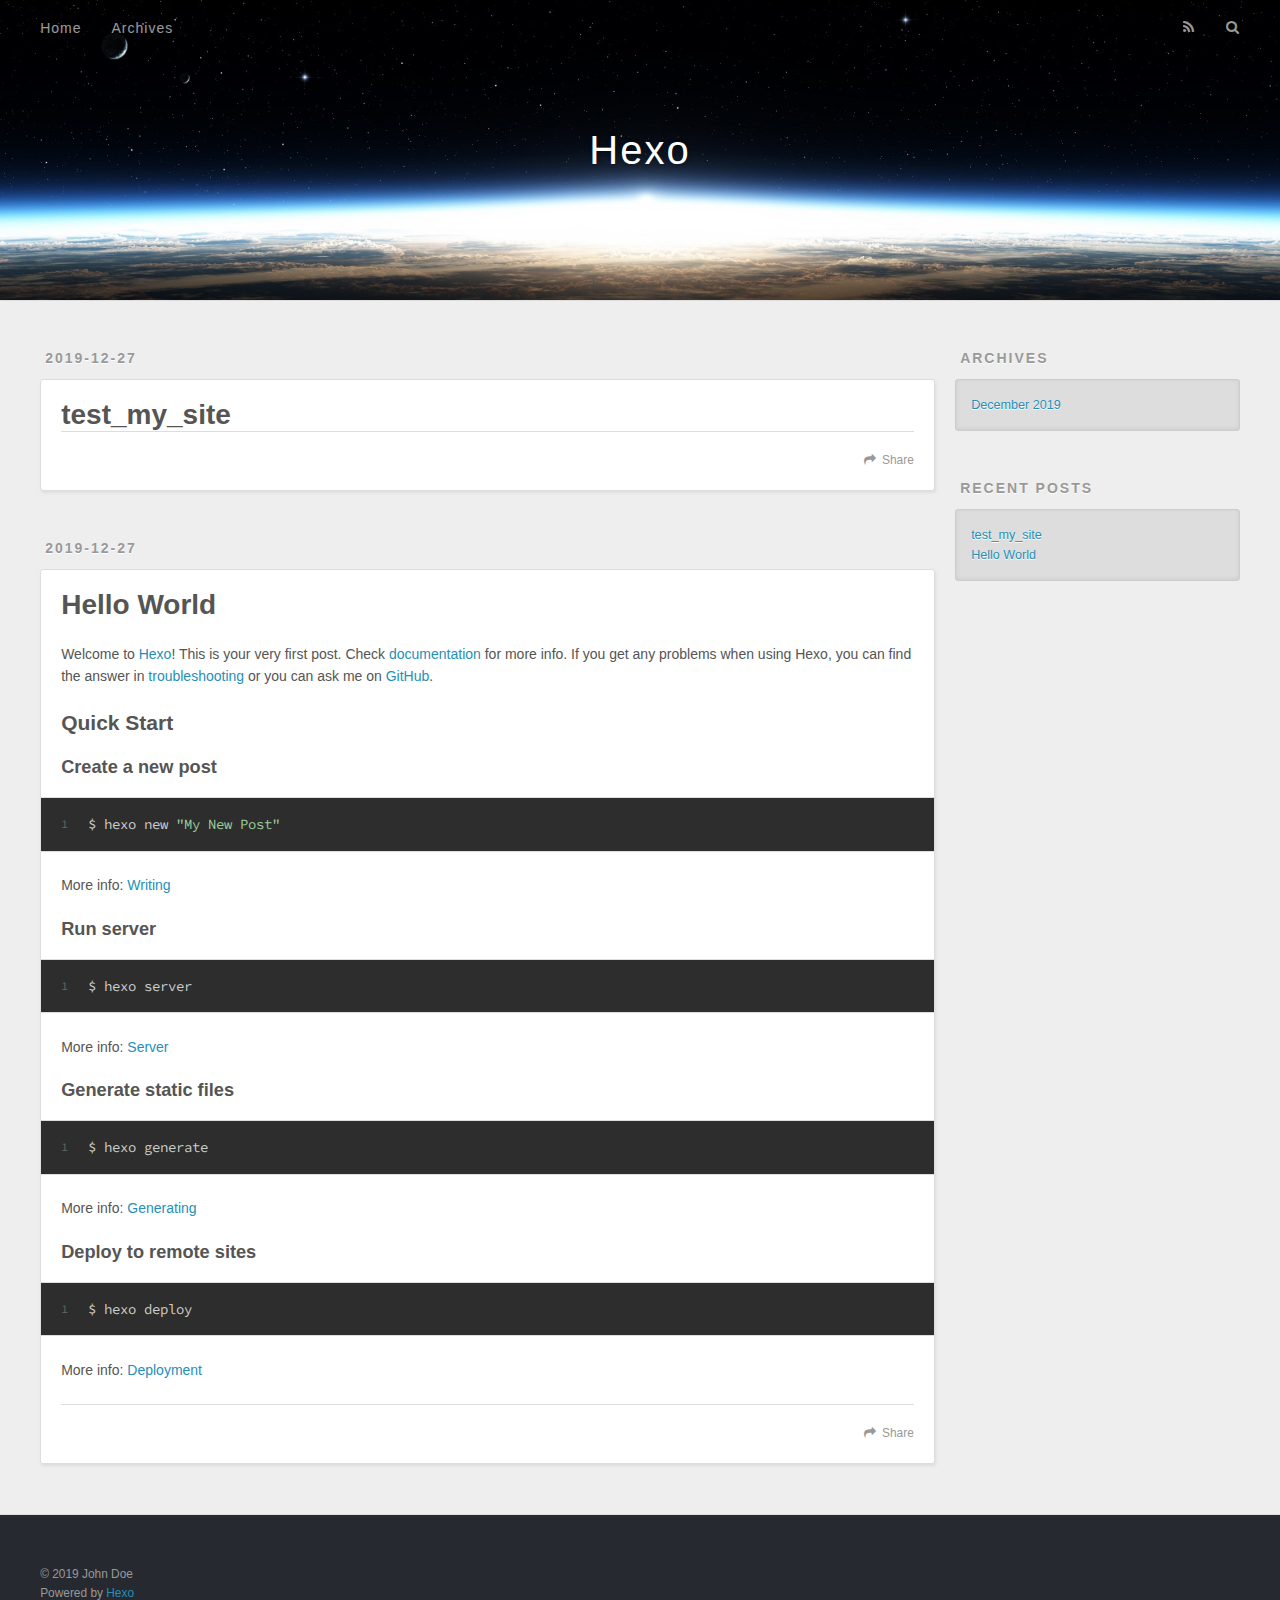
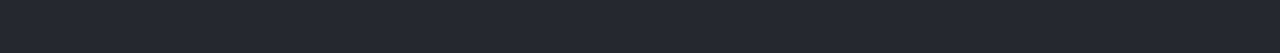
==== index.html @ c35078a8 "Site updated: 2019-12-27 12:17:45" ====
<!DOCTYPE html>
<html>
<head>
  <meta charset="utf-8">
  

  
  <title>Hexo</title>
  <meta name="viewport" content="width=device-width, initial-scale=1, maximum-scale=1">
  <meta property="og:type" content="website">
<meta property="og:title" content="Hexo">
<meta property="og:url" content="http://yoursite.com/index.html">
<meta property="og:site_name" content="Hexo">
<meta property="og:locale" content="en_US">
<meta property="article:author" content="John Doe">
<meta name="twitter:card" content="summary">
  
    <link rel="alternate" href="/atom.xml" title="Hexo" type="application/atom+xml">
  
  
    <link rel="icon" href="/favicon.png">
  
  
    <link href="//fonts.googleapis.com/css?family=Source+Code+Pro" rel="stylesheet" type="text/css">
  
  
<link rel="stylesheet" href="/css/style.css">

<meta name="generator" content="Hexo 4.2.0"></head>

<body>
  <div id="container">
    <div id="wrap">
      <header id="header">
  <div id="banner"></div>
  <div id="header-outer" class="outer">
    <div id="header-title" class="inner">
      <h1 id="logo-wrap">
        <a href="/" id="logo">Hexo</a>
      </h1>
      
    </div>
    <div id="header-inner" class="inner">
      <nav id="main-nav">
        <a id="main-nav-toggle" class="nav-icon"></a>
        
          <a class="main-nav-link" href="/">Home</a>
        
          <a class="main-nav-link" href="/archives">Archives</a>
        
      </nav>
      <nav id="sub-nav">
        
          <a id="nav-rss-link" class="nav-icon" href="/atom.xml" title="RSS Feed"></a>
        
        <a id="nav-search-btn" class="nav-icon" title="Search"></a>
      </nav>
      <div id="search-form-wrap">
        <form action="//google.com/search" method="get" accept-charset="UTF-8" class="search-form"><input type="search" name="q" class="search-form-input" placeholder="Search"><button type="submit" class="search-form-submit">&#xF002;</button><input type="hidden" name="sitesearch" value="http://yoursite.com"></form>
      </div>
    </div>
  </div>
</header>
      <div class="outer">
        <section id="main">
  
    <article id="post-test-my-site" class="article article-type-post" itemscope itemprop="blogPost">
  <div class="article-meta">
    <a href="/2019/12/27/test-my-site/" class="article-date">
  <time datetime="2019-12-27T04:13:21.000Z" itemprop="datePublished">2019-12-27</time>
</a>
    
  </div>
  <div class="article-inner">
    
    
      <header class="article-header">
        
  
    <h1 itemprop="name">
      <a class="article-title" href="/2019/12/27/test-my-site/">test_my_site</a>
    </h1>
  

      </header>
    
    <div class="article-entry" itemprop="articleBody">
      
        
      
    </div>
    <footer class="article-footer">
      <a data-url="http://yoursite.com/2019/12/27/test-my-site/" data-id="ck4nnak7x0001qoud08xa0ydi" class="article-share-link">Share</a>
      
      
    </footer>
  </div>
  
</article>


  
    <article id="post-hello-world" class="article article-type-post" itemscope itemprop="blogPost">
  <div class="article-meta">
    <a href="/2019/12/27/hello-world/" class="article-date">
  <time datetime="2019-12-27T04:04:22.221Z" itemprop="datePublished">2019-12-27</time>
</a>
    
  </div>
  <div class="article-inner">
    
    
      <header class="article-header">
        
  
    <h1 itemprop="name">
      <a class="article-title" href="/2019/12/27/hello-world/">Hello World</a>
    </h1>
  

      </header>
    
    <div class="article-entry" itemprop="articleBody">
      
        <p>Welcome to <a href="https://hexo.io/" target="_blank" rel="noopener">Hexo</a>! This is your very first post. Check <a href="https://hexo.io/docs/" target="_blank" rel="noopener">documentation</a> for more info. If you get any problems when using Hexo, you can find the answer in <a href="https://hexo.io/docs/troubleshooting.html" target="_blank" rel="noopener">troubleshooting</a> or you can ask me on <a href="https://github.com/hexojs/hexo/issues" target="_blank" rel="noopener">GitHub</a>.</p>
<h2 id="Quick-Start"><a href="#Quick-Start" class="headerlink" title="Quick Start"></a>Quick Start</h2><h3 id="Create-a-new-post"><a href="#Create-a-new-post" class="headerlink" title="Create a new post"></a>Create a new post</h3><figure class="highlight bash"><table><tr><td class="gutter"><pre><span class="line">1</span><br></pre></td><td class="code"><pre><span class="line">$ hexo new <span class="string">"My New Post"</span></span><br></pre></td></tr></table></figure>

<p>More info: <a href="https://hexo.io/docs/writing.html" target="_blank" rel="noopener">Writing</a></p>
<h3 id="Run-server"><a href="#Run-server" class="headerlink" title="Run server"></a>Run server</h3><figure class="highlight bash"><table><tr><td class="gutter"><pre><span class="line">1</span><br></pre></td><td class="code"><pre><span class="line">$ hexo server</span><br></pre></td></tr></table></figure>

<p>More info: <a href="https://hexo.io/docs/server.html" target="_blank" rel="noopener">Server</a></p>
<h3 id="Generate-static-files"><a href="#Generate-static-files" class="headerlink" title="Generate static files"></a>Generate static files</h3><figure class="highlight bash"><table><tr><td class="gutter"><pre><span class="line">1</span><br></pre></td><td class="code"><pre><span class="line">$ hexo generate</span><br></pre></td></tr></table></figure>

<p>More info: <a href="https://hexo.io/docs/generating.html" target="_blank" rel="noopener">Generating</a></p>
<h3 id="Deploy-to-remote-sites"><a href="#Deploy-to-remote-sites" class="headerlink" title="Deploy to remote sites"></a>Deploy to remote sites</h3><figure class="highlight bash"><table><tr><td class="gutter"><pre><span class="line">1</span><br></pre></td><td class="code"><pre><span class="line">$ hexo deploy</span><br></pre></td></tr></table></figure>

<p>More info: <a href="https://hexo.io/docs/one-command-deployment.html" target="_blank" rel="noopener">Deployment</a></p>

      
    </div>
    <footer class="article-footer">
      <a data-url="http://yoursite.com/2019/12/27/hello-world/" data-id="ck4nnak7n0000qoude3c92qc8" class="article-share-link">Share</a>
      
      
    </footer>
  </div>
  
</article>


  


</section>
        
          <aside id="sidebar">
  
    

  
    

  
    
  
    
  <div class="widget-wrap">
    <h3 class="widget-title">Archives</h3>
    <div class="widget">
      <ul class="archive-list"><li class="archive-list-item"><a class="archive-list-link" href="/archives/2019/12/">December 2019</a></li></ul>
    </div>
  </div>


  
    
  <div class="widget-wrap">
    <h3 class="widget-title">Recent Posts</h3>
    <div class="widget">
      <ul>
        
          <li>
            <a href="/2019/12/27/test-my-site/">test_my_site</a>
          </li>
        
          <li>
            <a href="/2019/12/27/hello-world/">Hello World</a>
          </li>
        
      </ul>
    </div>
  </div>

  
</aside>
        
      </div>
      <footer id="footer">
  
  <div class="outer">
    <div id="footer-info" class="inner">
      &copy; 2019 John Doe<br>
      Powered by <a href="http://hexo.io/" target="_blank">Hexo</a>
    </div>
  </div>
</footer>
    </div>
    <nav id="mobile-nav">
  
    <a href="/" class="mobile-nav-link">Home</a>
  
    <a href="/archives" class="mobile-nav-link">Archives</a>
  
</nav>
    

<script src="//ajax.googleapis.com/ajax/libs/jquery/2.0.3/jquery.min.js"></script>


  
<link rel="stylesheet" href="/fancybox/jquery.fancybox.css">

  
<script src="/fancybox/jquery.fancybox.pack.js"></script>




<script src="/js/script.js"></script>




  </div>
</body>
</html>
---- css/style.css ----
body {
  width: 100%;
}
body:before,
body:after {
  content: "";
  display: table;
}
body:after {
  clear: both;
}
html,
body,
div,
span,
applet,
object,
iframe,
h1,
h2,
h3,
h4,
h5,
h6,
p,
blockquote,
pre,
a,
abbr,
acronym,
address,
big,
cite,
code,
del,
dfn,
em,
img,
ins,
kbd,
q,
s,
samp,
small,
strike,
strong,
sub,
sup,
tt,
var,
dl,
dt,
dd,
ol,
ul,
li,
fieldset,
form,
label,
legend,
table,
caption,
tbody,
tfoot,
thead,
tr,
th,
td {
  margin: 0;
  padding: 0;
  border: 0;
  outline: 0;
  font-weight: inherit;
  font-style: inherit;
  font-family: inherit;
  font-size: 100%;
  vertical-align: baseline;
}
body {
  line-height: 1;
  color: #000;
  background: #fff;
}
ol,
ul {
  list-style: none;
}
table {
  border-collapse: separate;
  border-spacing: 0;
  vertical-align: middle;
}
caption,
th,
td {
  text-align: left;
  font-weight: normal;
  vertical-align: middle;
}
a img {
  border: none;
}
input,
button {
  margin: 0;
  padding: 0;
}
input::-moz-focus-inner,
button::-moz-focus-inner {
  border: 0;
  padding: 0;
}
@font-face {
  font-family: FontAwesome;
  font-style: normal;
  font-weight: normal;
  src: url("fonts/fontawesome-webfont.eot?v=#4.0.3");
  src: url("fonts/fontawesome-webfont.eot?#iefix&v=#4.0.3") format("embedded-opentype"), url("fonts/fontawesome-webfont.woff?v=#4.0.3") format("woff"), url("fonts/fontawesome-webfont.ttf?v=#4.0.3") format("truetype"), url("fonts/fontawesome-webfont.svg#fontawesomeregular?v=#4.0.3") format("svg");
}
html,
body,
#container {
  height: 100%;
}
body {
  background: #eee;
  font: 14px -apple-system, BlinkMacSystemFont, "Segoe UI", "Roboto", "Oxygen", "Ubuntu", "Cantarell", "Fira Sans", "Droid Sans", "Helvetica Neue", sans-serif;
  -webkit-text-size-adjust: 100%;
}
.outer {
  max-width: 1220px;
  margin: 0 auto;
  padding: 0 20px;
}
.outer:before,
.outer:after {
  content: "";
  display: table;
}
.outer:after {
  clear: both;
}
.inner {
  display: inline;
  float: left;
  width: 98.33333333333333%;
  margin: 0 0.833333333333333%;
}
.left,
.alignleft {
  float: left;
}
.right,
.alignright {
  float: right;
}
.clear {
  clear: both;
}
#container {
  position: relative;
}
.mobile-nav-on {
  overflow: hidden;
}
#wrap {
  height: 100%;
  width: 100%;
  position: absolute;
  top: 0;
  left: 0;
  -webkit-transition: 0.2s ease-out;
  -moz-transition: 0.2s ease-out;
  -ms-transition: 0.2s ease-out;
  transition: 0.2s ease-out;
  z-index: 1;
  background: #eee;
}
.mobile-nav-on #wrap {
  left: 280px;
}
@media screen and (min-width: 768px) {
  #main {
    display: inline;
    float: left;
    width: 73.33333333333333%;
    margin: 0 0.833333333333333%;
  }
}
.article-date,
.article-category-link,
.archive-year,
.widget-title {
  text-decoration: none;
  text-transform: uppercase;
  letter-spacing: 2px;
  color: #999;
  margin-bottom: 1em;
  margin-left: 5px;
  line-height: 1em;
  text-shadow: 0 1px #fff;
  font-weight: bold;
}
.article-inner,
.archive-article-inner {
  background: #fff;
  -webkit-box-shadow: 1px 2px 3px #ddd;
  box-shadow: 1px 2px 3px #ddd;
  border: 1px solid #ddd;
  border-radius: 3px;
}
.article-entry h1,
.widget h1 {
  font-size: 2em;
}
.article-entry h2,
.widget h2 {
  font-size: 1.5em;
}
.article-entry h3,
.widget h3 {
  font-size: 1.3em;
}
.article-entry h4,
.widget h4 {
  font-size: 1.2em;
}
.article-entry h5,
.widget h5 {
  font-size: 1em;
}
.article-entry h6,
.widget h6 {
  font-size: 1em;
  color: #999;
}
.article-entry hr,
.widget hr {
  border: 1px dashed #ddd;
}
.article-entry strong,
.widget strong {
  font-weight: bold;
}
.article-entry em,
.widget em,
.article-entry cite,
.widget cite {
  font-style: italic;
}
.article-entry sup,
.widget sup,
.article-entry sub,
.widget sub {
  font-size: 0.75em;
  line-height: 0;
  position: relative;
  vertical-align: baseline;
}
.article-entry sup,
.widget sup {
  top: -0.5em;
}
.article-entry sub,
.widget sub {
  bottom: -0.2em;
}
.article-entry small,
.widget small {
  font-size: 0.85em;
}
.article-entry acronym,
.widget acronym,
.article-entry abbr,
.widget abbr {
  border-bottom: 1px dotted;
}
.article-entry ul,
.widget ul,
.article-entry ol,
.widget ol,
.article-entry dl,
.widget dl {
  margin: 0 20px;
  line-height: 1.6em;
}
.article-entry ul ul,
.widget ul ul,
.article-entry ol ul,
.widget ol ul,
.article-entry ul ol,
.widget ul ol,
.article-entry ol ol,
.widget ol ol {
  margin-top: 0;
  margin-bottom: 0;
}
.article-entry ul,
.widget ul {
  list-style: disc;
}
.article-entry ol,
.widget ol {
  list-style: decimal;
}
.article-entry dt,
.widget dt {
  font-weight: bold;
}
#header {
  height: 300px;
  position: relative;
  border-bottom: 1px solid #ddd;
}
#header:before,
#header:after {
  content: "";
  position: absolute;
  left: 0;
  right: 0;
  height: 40px;
}
#header:before {
  top: 0;
  background: -webkit-linear-gradient(rgba(0,0,0,0.2), transparent);
  background: -moz-linear-gradient(rgba(0,0,0,0.2), transparent);
  background: -ms-linear-gradient(rgba(0,0,0,0.2), transparent);
  background: linear-gradient(rgba(0,0,0,0.2), transparent);
}
#header:after {
  bottom: 0;
  background: -webkit-linear-gradient(transparent, rgba(0,0,0,0.2));
  background: -moz-linear-gradient(transparent, rgba(0,0,0,0.2));
  background: -ms-linear-gradient(transparent, rgba(0,0,0,0.2));
  background: linear-gradient(transparent, rgba(0,0,0,0.2));
}
#header-outer {
  height: 100%;
  position: relative;
}
#header-inner {
  position: relative;
  overflow: hidden;
}
#banner {
  position: absolute;
  top: 0;
  left: 0;
  width: 100%;
  height: 100%;
  background: url("images/banner.jpg") center #000;
  -webkit-background-size: cover;
  -moz-background-size: cover;
  background-size: cover;
  z-index: -1;
}
#header-title {
  text-align: center;
  height: 40px;
  position: absolute;
  top: 50%;
  left: 0;
  margin-top: -20px;
}
#logo,
#subtitle {
  text-decoration: none;
  color: #fff;
  font-weight: 300;
  text-shadow: 0 1px 4px rgba(0,0,0,0.3);
}
#logo {
  font-size: 40px;
  line-height: 40px;
  letter-spacing: 2px;
}
#subtitle {
  font-size: 16px;
  line-height: 16px;
  letter-spacing: 1px;
}
#subtitle-wrap {
  margin-top: 16px;
}
#main-nav {
  float: left;
  margin-left: -15px;
}
.nav-icon,
.main-nav-link {
  float: left;
  color: #fff;
  opacity: 0.6;
  text-decoration: none;
  text-shadow: 0 1px rgba(0,0,0,0.2);
  -webkit-transition: opacity 0.2s;
  -moz-transition: opacity 0.2s;
  -ms-transition: opacity 0.2s;
  transition: opacity 0.2s;
  display: block;
  padding: 20px 15px;
}
.nav-icon:hover,
.main-nav-link:hover {
  opacity: 1;
}
.nav-icon {
  font-family: FontAwesome;
  text-align: center;
  font-size: 14px;
  width: 14px;
  height: 14px;
  padding: 20px 15px;
  position: relative;
  cursor: pointer;
}
.main-nav-link {
  font-weight: 300;
  letter-spacing: 1px;
}
@media screen and (max-width: 479px) {
  .main-nav-link {
    display: none;
  }
}
#main-nav-toggle {
  display: none;
}
#main-nav-toggle:before {
  content: "\f0c9";
}
@media screen and (max-width: 479px) {
  #main-nav-toggle {
    display: block;
  }
}
#sub-nav {
  float: right;
  margin-right: -15px;
}
#nav-rss-link:before {
  content: "\f09e";
}
#nav-search-btn:before {
  content: "\f002";
}
#search-form-wrap {
  position: absolute;
  top: 15px;
  width: 150px;
  height: 30px;
  right: -150px;
  opacity: 0;
  -webkit-transition: 0.2s ease-out;
  -moz-transition: 0.2s ease-out;
  -ms-transition: 0.2s ease-out;
  transition: 0.2s ease-out;
}
#search-form-wrap.on {
  opacity: 1;
  right: 0;
}
@media screen and (max-width: 479px) {
  #search-form-wrap {
    width: 100%;
    right: -100%;
  }
}
.search-form {
  position: absolute;
  top: 0;
  left: 0;
  right: 0;
  background: #fff;
  padding: 5px 15px;
  border-radius: 15px;
  -webkit-box-shadow: 0 0 10px rgba(0,0,0,0.3);
  box-shadow: 0 0 10px rgba(0,0,0,0.3);
}
.search-form-input {
  border: none;
  background: none;
  color: #555;
  width: 100%;
  font: 13px -apple-system, BlinkMacSystemFont, "Segoe UI", "Roboto", "Oxygen", "Ubuntu", "Cantarell", "Fira Sans", "Droid Sans", "Helvetica Neue", sans-serif;
  outline: none;
}
.search-form-input::-webkit-search-results-decoration,
.search-form-input::-webkit-search-cancel-button {
  -webkit-appearance: none;
}
.search-form-submit {
  position: absolute;
  top: 50%;
  right: 10px;
  margin-top: -7px;
  font: 13px FontAwesome;
  border: none;
  background: none;
  color: #bbb;
  cursor: pointer;
}
.search-form-submit:hover,
.search-form-submit:focus {
  color: #777;
}
.article {
  margin: 50px 0;
}
.article-inner {
  overflow: hidden;
}
.article-meta:before,
.article-meta:after {
  content: "";
  display: table;
}
.article-meta:after {
  clear: both;
}
.article-date {
  float: left;
}
.article-category {
  float: left;
  line-height: 1em;
  color: #ccc;
  text-shadow: 0 1px #fff;
  margin-left: 8px;
}
.article-category:before {
  content: "\2022";
}
.article-category-link {
  margin: 0 12px 1em;
}
.article-header {
  padding: 20px 20px 0;
}
.article-title {
  text-decoration: none;
  font-size: 2em;
  font-weight: bold;
  color: #555;
  line-height: 1.1em;
  -webkit-transition: color 0.2s;
  -moz-transition: color 0.2s;
  -ms-transition: color 0.2s;
  transition: color 0.2s;
}
a.article-title:hover {
  color: #258fb8;
}
.article-entry {
  color: #555;
  padding: 0 20px;
}
.article-entry:before,
.article-entry:after {
  content: "";
  display: table;
}
.article-entry:after {
  clear: both;
}
.article-entry p,
.article-entry table {
  line-height: 1.6em;
  margin: 1.6em 0;
}
.article-entry h1,
.article-entry h2,
.article-entry h3,
.article-entry h4,
.article-entry h5,
.article-entry h6 {
  font-weight: bold;
}
.article-entry h1,
.article-entry h2,
.article-entry h3,
.article-entry h4,
.article-entry h5,
.article-entry h6 {
  line-height: 1.1em;
  margin: 1.1em 0;
}
.article-entry a {
  color: #258fb8;
  text-decoration: none;
}
.article-entry a:hover {
  text-decoration: underline;
}
.article-entry ul,
.article-entry ol,
.article-entry dl {
  margin-top: 1.6em;
  margin-bottom: 1.6em;
}
.article-entry img,
.article-entry video {
  max-width: 100%;
  height: auto;
  display: block;
  margin: auto;
}
.article-entry iframe {
  border: none;
}
.article-entry table {
  width: 100%;
  border-collapse: collapse;
  border-spacing: 0;
}
.article-entry th {
  font-weight: bold;
  border-bottom: 3px solid #ddd;
  padding-bottom: 0.5em;
}
.article-entry td {
  border-bottom: 1px solid #ddd;
  padding: 10px 0;
}
.article-entry blockquote {
  font-family: Georgia, "Times New Roman", serif;
  font-size: 1.4em;
  margin: 1.6em 20px;
  text-align: center;
}
.article-entry blockquote footer {
  font-size: 14px;
  margin: 1.6em 0;
  font-family: -apple-system, BlinkMacSystemFont, "Segoe UI", "Roboto", "Oxygen", "Ubuntu", "Cantarell", "Fira Sans", "Droid Sans", "Helvetica Neue", sans-serif;
}
.article-entry blockquote footer cite:before {
  content: "—";
  padding: 0 0.5em;
}
.article-entry .pullquote {
  text-align: left;
  width: 45%;
  margin: 0;
}
.article-entry .pullquote.left {
  margin-left: 0.5em;
  margin-right: 1em;
}
.article-entry .pullquote.right {
  margin-right: 0.5em;
  margin-left: 1em;
}
.article-entry .caption {
  color: #999;
  display: block;
  font-size: 0.9em;
  margin-top: 0.5em;
  position: relative;
  text-align: center;
}
.article-entry .video-container {
  position: relative;
  padding-top: 56.25%;
  height: 0;
  overflow: hidden;
}
.article-entry .video-container iframe,
.article-entry .video-container object,
.article-entry .video-container embed {
  position: absolute;
  top: 0;
  left: 0;
  width: 100%;
  height: 100%;
  margin-top: 0;
}
.article-more-link a {
  display: inline-block;
  line-height: 1em;
  padding: 6px 15px;
  border-radius: 15px;
  background: #eee;
  color: #999;
  text-shadow: 0 1px #fff;
  text-decoration: none;
}
.article-more-link a:hover {
  background: #258fb8;
  color: #fff;
  text-decoration: none;
  text-shadow: 0 1px #1e7293;
}
.article-footer {
  font-size: 0.85em;
  line-height: 1.6em;
  border-top: 1px solid #ddd;
  padding-top: 1.6em;
  margin: 0 20px 20px;
}
.article-footer:before,
.article-footer:after {
  content: "";
  display: table;
}
.article-footer:after {
  clear: both;
}
.article-footer a {
  color: #999;
  text-decoration: none;
}
.article-footer a:hover {
  color: #555;
}
.article-tag-list-item {
  float: left;
  margin-right: 10px;
}
.article-tag-list-link:before {
  content: "#";
}
.article-comment-link {
  float: right;
}
.article-comment-link:before {
  content: "\f075";
  font-family: FontAwesome;
  padding-right: 8px;
}
.article-share-link {
  cursor: pointer;
  float: right;
  margin-left: 20px;
}
.article-share-link:before {
  content: "\f064";
  font-family: FontAwesome;
  padding-right: 6px;
}
#article-nav {
  position: relative;
}
#article-nav:before,
#article-nav:after {
  content: "";
  display: table;
}
#article-nav:after {
  clear: both;
}
@media screen and (min-width: 768px) {
  #article-nav {
    margin: 50px 0;
  }
  #article-nav:before {
    width: 8px;
    height: 8px;
    position: absolute;
    top: 50%;
    left: 50%;
    margin-top: -4px;
    margin-left: -4px;
    content: "";
    border-radius: 50%;
    background: #ddd;
    -webkit-box-shadow: 0 1px 2px #fff;
    box-shadow: 0 1px 2px #fff;
  }
}
.article-nav-link-wrap {
  text-decoration: none;
  text-shadow: 0 1px #fff;
  color: #999;
  -webkit-box-sizing: border-box;
  -moz-box-sizing: border-box;
  box-sizing: border-box;
  margin-top: 50px;
  text-align: center;
  display: block;
}
.article-nav-link-wrap:hover {
  color: #555;
}
@media screen and (min-width: 768px) {
  .article-nav-link-wrap {
    width: 50%;
    margin-top: 0;
  }
}
@media screen and (min-width: 768px) {
  #article-nav-newer {
    float: left;
    text-align: right;
    padding-right: 20px;
  }
}
@media screen and (min-width: 768px) {
  #article-nav-older {
    float: right;
    text-align: left;
    padding-left: 20px;
  }
}
.article-nav-caption {
  text-transform: uppercase;
  letter-spacing: 2px;
  color: #ddd;
  line-height: 1em;
  font-weight: bold;
}
#article-nav-newer .article-nav-caption {
  margin-right: -2px;
}
.article-nav-title {
  font-size: 0.85em;
  line-height: 1.6em;
  margin-top: 0.5em;
}
.article-share-box {
  position: absolute;
  display: none;
  background: #fff;
  -webkit-box-shadow: 1px 2px 10px rgba(0,0,0,0.2);
  box-shadow: 1px 2px 10px rgba(0,0,0,0.2);
  border-radius: 3px;
  margin-left: -145px;
  overflow: hidden;
  z-index: 1;
}
.article-share-box.on {
  display: block;
}
.article-share-input {
  width: 100%;
  background: none;
  -webkit-box-sizing: border-box;
  -moz-box-sizing: border-box;
  box-sizing: border-box;
  font: 14px -apple-system, BlinkMacSystemFont, "Segoe UI", "Roboto", "Oxygen", "Ubuntu", "Cantarell", "Fira Sans", "Droid Sans", "Helvetica Neue", sans-serif;
  padding: 0 15px;
  color: #555;
  outline: none;
  border: 1px solid #ddd;
  border-radius: 3px 3px 0 0;
  height: 36px;
  line-height: 36px;
}
.article-share-links {
  background: #eee;
}
.article-share-links:before,
.article-share-links:after {
  content: "";
  display: table;
}
.article-share-links:after {
  clear: both;
}
.article-share-twitter,
.article-share-facebook,
.article-share-pinterest,
.article-share-google {
  width: 50px;
  height: 36px;
  display: block;
  float: left;
  position: relative;
  color: #999;
  text-shadow: 0 1px #fff;
}
.article-share-twitter:before,
.article-share-facebook:before,
.article-share-pinterest:before,
.article-share-google:before {
  font-size: 20px;
  font-family: FontAwesome;
  width: 20px;
  height: 20px;
  position: absolute;
  top: 50%;
  left: 50%;
  margin-top: -10px;
  margin-left: -10px;
  text-align: center;
}
.article-share-twitter:hover,
.article-share-facebook:hover,
.article-share-pinterest:hover,
.article-share-google:hover {
  color: #fff;
}
.article-share-twitter:before {
  content: "\f099";
}
.article-share-twitter:hover {
  background: #00aced;
  text-shadow: 0 1px #008abe;
}
.article-share-facebook:before {
  content: "\f09a";
}
.article-share-facebook:hover {
  background: #3b5998;
  text-shadow: 0 1px #2f477a;
}
.article-share-pinterest:before {
  content: "\f0d2";
}
.article-share-pinterest:hover {
  background: #cb2027;
  text-shadow: 0 1px #a21a1f;
}
.article-share-google:before {
  content: "\f0d5";
}
.article-share-google:hover {
  background: #dd4b39;
  text-shadow: 0 1px #be3221;
}
.article-gallery {
  background: #000;
  position: relative;
}
.article-gallery-photos {
  position: relative;
  overflow: hidden;
}
.article-gallery-img {
  display: none;
  max-width: 100%;
}
.article-gallery-img:first-child {
  display: block;
}
.article-gallery-img.loaded {
  position: absolute;
  display: block;
}
.article-gallery-img img {
  display: block;
  max-width: 100%;
  margin: 0 auto;
}
#comments {
  background: #fff;
  -webkit-box-shadow: 1px 2px 3px #ddd;
  box-shadow: 1px 2px 3px #ddd;
  padding: 20px;
  border: 1px solid #ddd;
  border-radius: 3px;
  margin: 50px 0;
}
#comments a {
  color: #258fb8;
}
.archives-wrap {
  margin: 50px 0;
}
.archives:before,
.archives:after {
  content: "";
  display: table;
}
.archives:after {
  clear: both;
}
.archive-year-wrap {
  margin-bottom: 1em;
}
.archives {
  -webkit-column-gap: 10px;
  -moz-column-gap: 10px;
  column-gap: 10px;
}
@media screen and (min-width: 480px) and (max-width: 767px) {
  .archives {
    -webkit-column-count: 2;
    -moz-column-count: 2;
    column-count: 2;
  }
}
@media screen and (min-width: 768px) {
  .archives {
    -webkit-column-count: 3;
    -moz-column-count: 3;
    column-count: 3;
  }
}
.archive-article {
  -webkit-column-break-inside: avoid;
  page-break-inside: avoid;
  overflow: hidden;
  break-inside: avoid-column;
}
.archive-article-inner {
  padding: 10px;
  margin-bottom: 15px;
}
.archive-article-title {
  text-decoration: none;
  font-weight: bold;
  color: #555;
  -webkit-transition: color 0.2s;
  -moz-transition: color 0.2s;
  -ms-transition: color 0.2s;
  transition: color 0.2s;
  line-height: 1.6em;
}
.archive-article-title:hover {
  color: #258fb8;
}
.archive-article-footer {
  margin-top: 1em;
}
.archive-article-date {
  color: #999;
  text-decoration: none;
  font-size: 0.85em;
  line-height: 1em;
  margin-bottom: 0.5em;
  display: block;
}
#page-nav {
  margin: 50px auto;
  background: #fff;
  -webkit-box-shadow: 1px 2px 3px #ddd;
  box-shadow: 1px 2px 3px #ddd;
  border: 1px solid #ddd;
  border-radius: 3px;
  text-align: center;
  color: #999;
  overflow: hidden;
}
#page-nav:before,
#page-nav:after {
  content: "";
  display: table;
}
#page-nav:after {
  clear: both;
}
#page-nav a,
#page-nav span {
  padding: 10px 20px;
  line-height: 1;
  height: 2ex;
}
#page-nav a {
  color: #999;
  text-decoration: none;
}
#page-nav a:hover {
  background: #999;
  color: #fff;
}
#page-nav .prev {
  float: left;
}
#page-nav .next {
  float: right;
}
#page-nav .page-number {
  display: inline-block;
}
@media screen and (max-width: 479px) {
  #page-nav .page-number {
    display: none;
  }
}
#page-nav .current {
  color: #555;
  font-weight: bold;
}
#page-nav .space {
  color: #ddd;
}
#footer {
  background: #262a30;
  padding: 50px 0;
  border-top: 1px solid #ddd;
  color: #999;
}
#footer a {
  color: #258fb8;
  text-decoration: none;
}
#footer a:hover {
  text-decoration: underline;
}
#footer-info {
  line-height: 1.6em;
  font-size: 0.85em;
}
.article-entry pre,
.article-entry .highlight {
  background: #2d2d2d;
  margin: 0 -20px;
  padding: 15px 20px;
  border-style: solid;
  border-color: #ddd;
  border-width: 1px 0;
  overflow: auto;
  color: #ccc;
  line-height: 22.400000000000002px;
}
.article-entry .highlight .gutter pre,
.article-entry .gist .gist-file .gist-data .line-numbers {
  color: #666;
  font-size: 0.85em;
}
.article-entry pre,
.article-entry code {
  font-family: "Source Code Pro", Consolas, Monaco, Menlo, Consolas, monospace;
}
.article-entry code {
  background: #eee;
  text-shadow: 0 1px #fff;
  padding: 0 0.3em;
}
.article-entry pre code {
  background: none;
  text-shadow: none;
  padding: 0;
}
.article-entry .highlight pre {
  border: none;
  margin: 0;
  padding: 0;
}
.article-entry .highlight table {
  margin: 0;
  width: auto;
}
.article-entry .highlight td {
  border: none;
  padding: 0;
}
.article-entry .highlight figcaption {
  font-size: 0.85em;
  color: #999;
  line-height: 1em;
  margin-bottom: 1em;
}
.article-entry .highlight figcaption:before,
.article-entry .highlight figcaption:after {
  content: "";
  display: table;
}
.article-entry .highlight figcaption:after {
  clear: both;
}
.article-entry .highlight figcaption a {
  float: right;
}
.article-entry .highlight .gutter pre {
  text-align: right;
  padding-right: 20px;
}
.article-entry .highlight .line {
  height: 22.400000000000002px;
}
.article-entry .highlight .line.marked {
  background: #515151;
}
.article-entry .gist {
  margin: 0 -20px;
  border-style: solid;
  border-color: #ddd;
  border-width: 1px 0;
  background: #2d2d2d;
  padding: 15px 20px 15px 0;
}
.article-entry .gist .gist-file {
  border: none;
  font-family: "Source Code Pro", Consolas, Monaco, Menlo, Consolas, monospace;
  margin: 0;
}
.article-entry .gist .gist-file .gist-data {
  background: none;
  border: none;
}
.article-entry .gist .gist-file .gist-data .line-numbers {
  background: none;
  border: none;
  padding: 0 20px 0 0;
}
.article-entry .gist .gist-file .gist-data .line-data {
  padding: 0 !important;
}
.article-entry .gist .gist-file .highlight {
  margin: 0;
  padding: 0;
  border: none;
}
.article-entry .gist .gist-file .gist-meta {
  background: #2d2d2d;
  color: #999;
  font: 0.85em -apple-system, BlinkMacSystemFont, "Segoe UI", "Roboto", "Oxygen", "Ubuntu", "Cantarell", "Fira Sans", "Droid Sans", "Helvetica Neue", sans-serif;
  text-shadow: 0 0;
  padding: 0;
  margin-top: 1em;
  margin-left: 20px;
}
.article-entry .gist .gist-file .gist-meta a {
  color: #258fb8;
  font-weight: normal;
}
.article-entry .gist .gist-file .gist-meta a:hover {
  text-decoration: underline;
}
pre .comment,
pre .title {
  color: #999;
}
pre .variable,
pre .attribute,
pre .tag,
pre .regexp,
pre .ruby .constant,
pre .xml .tag .title,
pre .xml .pi,
pre .xml .doctype,
pre .html .doctype,
pre .css .id,
pre .css .class,
pre .css .pseudo {
  color: #f2777a;
}
pre .number,
pre .preprocessor,
pre .built_in,
pre .literal,
pre .params,
pre .constant {
  color: #f99157;
}
pre .class,
pre .ruby .class .title,
pre .css .rules .attribute {
  color: #9c9;
}
pre .string,
pre .value,
pre .inheritance,
pre .header,
pre .ruby .symbol,
pre .xml .cdata {
  color: #9c9;
}
pre .css .hexcolor {
  color: #6cc;
}
pre .function,
pre .python .decorator,
pre .python .title,
pre .ruby .function .title,
pre .ruby .title .keyword,
pre .perl .sub,
pre .javascript .title,
pre .coffeescript .title {
  color: #69c;
}
pre .keyword,
pre .javascript .function {
  color: #c9c;
}
@media screen and (max-width: 479px) {
  #mobile-nav {
    position: absolute;
    top: 0;
    left: 0;
    width: 280px;
    height: 100%;
    background: #191919;
    border-right: 1px solid #fff;
  }
}
@media screen and (max-width: 479px) {
  .mobile-nav-link {
    display: block;
    color: #999;
    text-decoration: none;
    padding: 15px 20px;
    font-weight: bold;
  }
  .mobile-nav-link:hover {
    color: #fff;
  }
}
@media screen and (min-width: 768px) {
  #sidebar {
    display: inline;
    float: left;
    width: 23.333333333333332%;
    margin: 0 0.833333333333333%;
  }
}
.widget-wrap {
  margin: 50px 0;
}
.widget {
  color: #777;
  text-shadow: 0 1px #fff;
  background: #ddd;
  -webkit-box-shadow: 0 -1px 4px #ccc inset;
  box-shadow: 0 -1px 4px #ccc inset;
  border: 1px solid #ccc;
  padding: 15px;
  border-radius: 3px;
}
.widget a {
  color: #258fb8;
  text-decoration: none;
}
.widget a:hover {
  text-decoration: underline;
}
.widget ul ul,
.widget ol ul,
.widget dl ul,
.widget ul ol,
.widget ol ol,
.widget dl ol,
.widget ul dl,
.widget ol dl,
.widget dl dl {
  margin-left: 15px;
  list-style: disc;
}
.widget {
  line-height: 1.6em;
  word-wrap: break-word;
  font-size: 0.9em;
}
.widget ul,
.widget ol {
  list-style: none;
  margin: 0;
}
.widget ul ul,
.widget ol ul,
.widget ul ol,
.widget ol ol {
  margin: 0 20px;
}
.widget ul ul,
.widget ol ul {
  list-style: disc;
}
.widget ul ol,
.widget ol ol {
  list-style: decimal;
}
.category-list-count,
.tag-list-count,
.archive-list-count {
  padding-left: 5px;
  color: #999;
  font-size: 0.85em;
}
.category-list-count:before,
.tag-list-count:before,
.archive-list-count:before {
  content: "(";
}
.category-list-count:after,
.tag-list-count:after,
.archive-list-count:after {
  content: ")";
}
.tagcloud a {
  margin-right: 5px;
  display: inline-block;
}
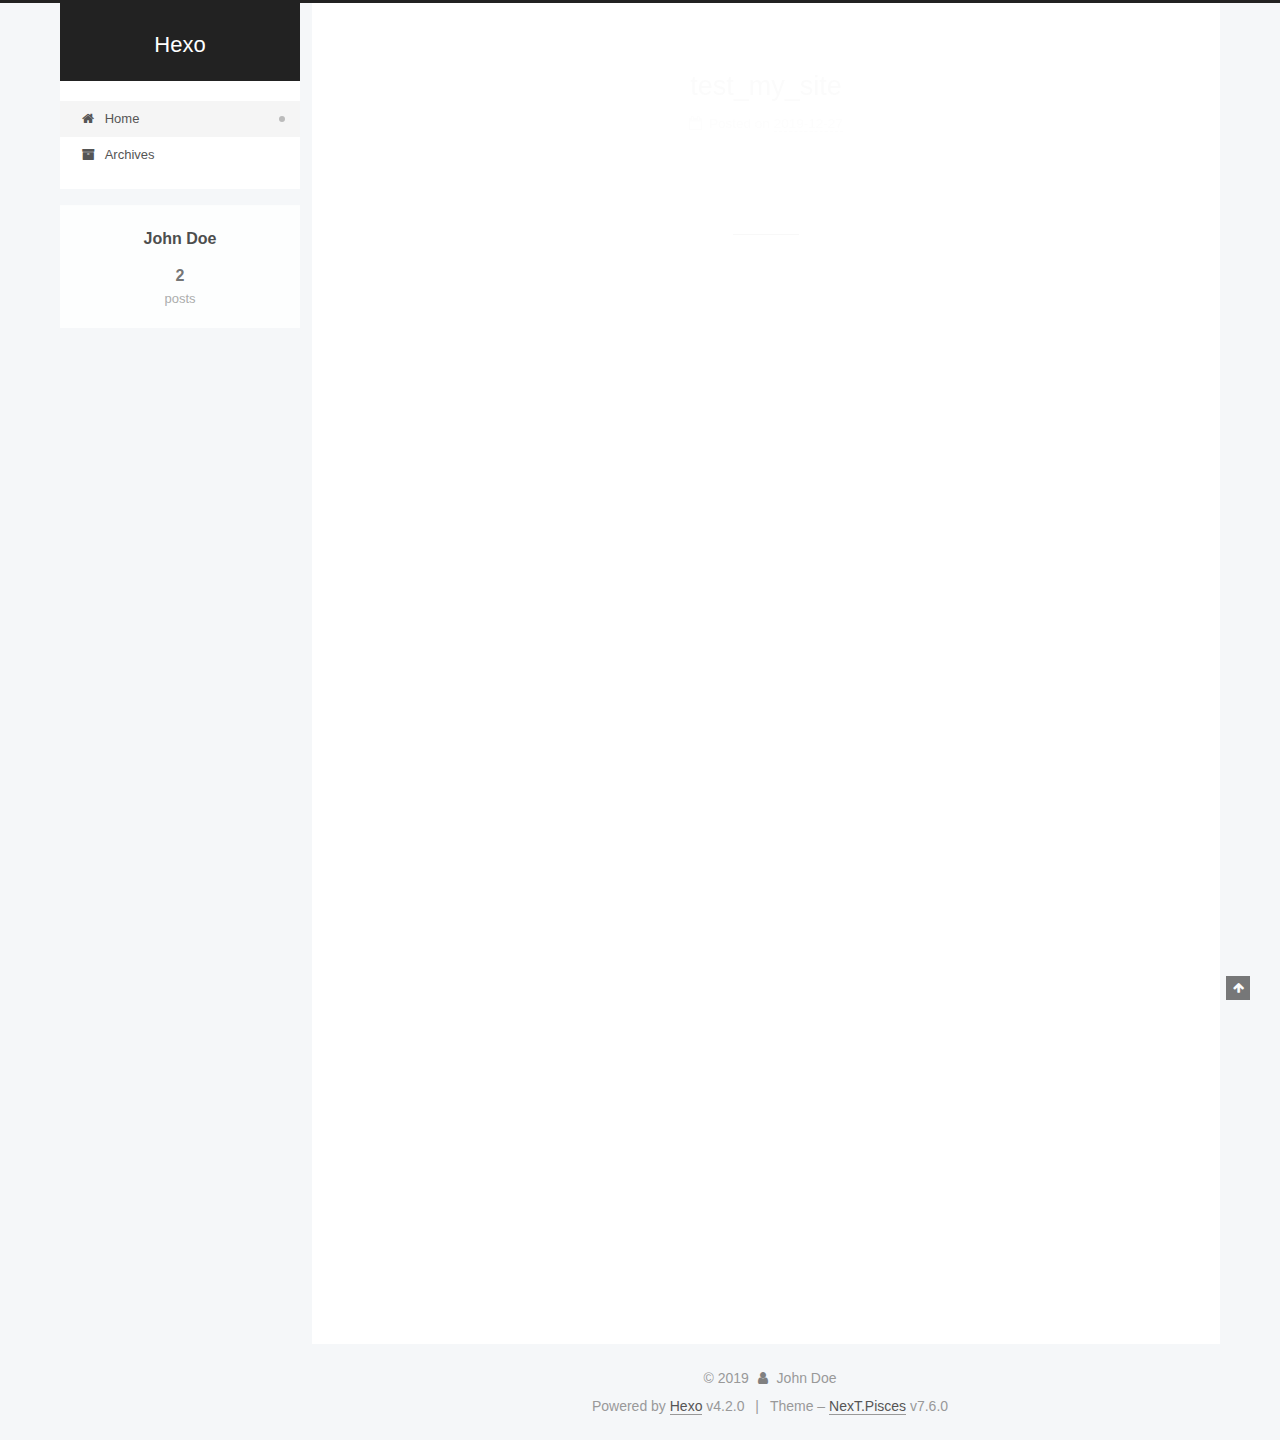
==== commit dd7509b1: "Site updated: 2019-12-27 15:41:25" ====
--- a/index.html
+++ b/index.html
@@ -1,12 +1,51 @@
 <!DOCTYPE html>
-<html>
+<html lang="en">
 <head>
-  <meta charset="utf-8">
-  
-
-  
-  <title>Hexo</title>
-  <meta name="viewport" content="width=device-width, initial-scale=1, maximum-scale=1">
+  <meta charset="UTF-8">
+<meta name="viewport" content="width=device-width, initial-scale=1, maximum-scale=2">
+<meta name="theme-color" content="#222">
+<meta name="generator" content="Hexo 4.2.0">
+  <link rel="apple-touch-icon" sizes="180x180" href="/images/apple-touch-icon-next.png">
+  <link rel="icon" type="image/png" sizes="32x32" href="/images/favicon-32x32-next.png">
+  <link rel="icon" type="image/png" sizes="16x16" href="/images/favicon-16x16-next.png">
+  <link rel="mask-icon" href="/images/logo.svg" color="#222">
+
+<link rel="stylesheet" href="/css/main.css">
+
+
+<link rel="stylesheet" href="/lib/font-awesome/css/font-awesome.min.css">
+
+
+<script id="hexo-configurations">
+  var NexT = window.NexT || {};
+  var CONFIG = {
+    hostname: new URL('http://yoursite.com').hostname,
+    root: '/',
+    scheme: 'Pisces',
+    version: '7.6.0',
+    exturl: false,
+    sidebar: {"position":"left","display":"post","padding":18,"offset":12,"onmobile":false},
+    copycode: {"enable":false,"show_result":false,"style":null},
+    back2top: {"enable":true,"sidebar":false,"scrollpercent":false},
+    bookmark: {"enable":false,"color":"#222","save":"auto"},
+    fancybox: false,
+    mediumzoom: false,
+    lazyload: false,
+    pangu: false,
+    comments: {"style":"tabs","active":null,"storage":true,"lazyload":false,"nav":null},
+    algolia: {
+      appID: '',
+      apiKey: '',
+      indexName: '',
+      hits: {"per_page":10},
+      labels: {"input_placeholder":"Search for Posts","hits_empty":"We didn't find any results for the search: ${query}","hits_stats":"${hits} results found in ${time} ms"}
+    },
+    localsearch: {"enable":false,"trigger":"auto","top_n_per_article":1,"unescape":false,"preload":false},
+    path: '',
+    motion: {"enable":true,"async":false,"transition":{"post_block":"fadeIn","post_header":"slideDownIn","post_body":"slideDownIn","coll_header":"slideLeftIn","sidebar":"slideUpIn"}}
+  };
+</script>
+
   <meta property="og:type" content="website">
 <meta property="og:title" content="Hexo">
 <meta property="og:url" content="http://yoursite.com/index.html">
@@ -14,223 +53,396 @@
 <meta property="og:locale" content="en_US">
 <meta property="article:author" content="John Doe">
 <meta name="twitter:card" content="summary">
-  
-    <link rel="alternate" href="/atom.xml" title="Hexo" type="application/atom+xml">
-  
-  
-    <link rel="icon" href="/favicon.png">
-  
-  
-    <link href="//fonts.googleapis.com/css?family=Source+Code+Pro" rel="stylesheet" type="text/css">
-  
-  
-<link rel="stylesheet" href="/css/style.css">
-
-<meta name="generator" content="Hexo 4.2.0"></head>
-
-<body>
-  <div id="container">
-    <div id="wrap">
-      <header id="header">
-  <div id="banner"></div>
-  <div id="header-outer" class="outer">
-    <div id="header-title" class="inner">
-      <h1 id="logo-wrap">
-        <a href="/" id="logo">Hexo</a>
-      </h1>
+
+<link rel="canonical" href="http://yoursite.com/">
+
+
+<script id="page-configurations">
+  // https://hexo.io/docs/variables.html
+  CONFIG.page = {
+    sidebar: "",
+    isHome: true,
+    isPost: false
+  };
+</script>
+
+  <title>Hexo</title>
+  
+
+
+
+
+
+
+  <noscript>
+  <style>
+  .use-motion .brand,
+  .use-motion .menu-item,
+  .sidebar-inner,
+  .use-motion .post-block,
+  .use-motion .pagination,
+  .use-motion .comments,
+  .use-motion .post-header,
+  .use-motion .post-body,
+  .use-motion .collection-header { opacity: initial; }
+
+  .use-motion .site-title,
+  .use-motion .site-subtitle {
+    opacity: initial;
+    top: initial;
+  }
+
+  .use-motion .logo-line-before i { left: initial; }
+  .use-motion .logo-line-after i { right: initial; }
+  </style>
+</noscript>
+
+</head>
+
+<body itemscope itemtype="http://schema.org/WebPage">
+  <div class="container use-motion">
+    <div class="headband"></div>
+
+    <header class="header" itemscope itemtype="http://schema.org/WPHeader">
+      <div class="header-inner"><div class="site-brand-container">
+  <div class="site-meta">
+
+    <div>
+      <a href="/" class="brand" rel="start">
+        <span class="logo-line-before"><i></i></span>
+        <span class="site-title">Hexo</span>
+        <span class="logo-line-after"><i></i></span>
+      </a>
+    </div>
+  </div>
+
+  <div class="site-nav-toggle">
+    <div class="toggle" aria-label="Toggle navigation bar">
+      <span class="toggle-line toggle-line-first"></span>
+      <span class="toggle-line toggle-line-middle"></span>
+      <span class="toggle-line toggle-line-last"></span>
+    </div>
+  </div>
+</div>
+
+
+<nav class="site-nav">
+  
+  <ul id="menu" class="menu">
+        <li class="menu-item menu-item-home">
+
+    <a href="/" rel="section"><i class="fa fa-fw fa-home"></i>Home</a>
+
+  </li>
+        <li class="menu-item menu-item-archives">
+
+    <a href="/archives/" rel="section"><i class="fa fa-fw fa-archive"></i>Archives</a>
+
+  </li>
+  </ul>
+
+</nav>
+</div>
+    </header>
+
+    
+  <div class="back-to-top">
+    <i class="fa fa-arrow-up"></i>
+    <span>0%</span>
+  </div>
+
+
+    <main class="main">
+      <div class="main-inner">
+        <div class="content-wrap">
+          
+
+          <div class="content">
+            
+
+  <div class="posts-expand">
+        
+  
+  
+  <article itemscope itemtype="http://schema.org/Article" class="post-block home" lang="en">
+    <link itemprop="mainEntityOfPage" href="http://yoursite.com/2019/12/27/test-my-site/">
+
+    <span hidden itemprop="author" itemscope itemtype="http://schema.org/Person">
+      <meta itemprop="image" content="/images/avatar.gif">
+      <meta itemprop="name" content="John Doe">
+      <meta itemprop="description" content="">
+    </span>
+
+    <span hidden itemprop="publisher" itemscope itemtype="http://schema.org/Organization">
+      <meta itemprop="name" content="Hexo">
+    </span>
+      <header class="post-header">
+        <h1 class="post-title" itemprop="name headline">
+          
+            <a href="/2019/12/27/test-my-site/" class="post-title-link" itemprop="url">test_my_site</a>
+        </h1>
+
+        <div class="post-meta">
+            <span class="post-meta-item">
+              <span class="post-meta-item-icon">
+                <i class="fa fa-calendar-o"></i>
+              </span>
+              <span class="post-meta-item-text">Posted on</span>
+
+              <time title="Created: 2019-12-27 12:13:21" itemprop="dateCreated datePublished" datetime="2019-12-27T12:13:21+08:00">2019-12-27</time>
+            </span>
+
+          
+
+        </div>
+      </header>
+
+    
+    
+    
+    <div class="post-body" itemprop="articleBody">
+
+      
+          
       
     </div>
-    <div id="header-inner" class="inner">
-      <nav id="main-nav">
-        <a id="main-nav-toggle" class="nav-icon"></a>
+
+    
+    
+    
+      <footer class="post-footer">
+        <div class="post-eof"></div>
+      </footer>
+  </article>
+  
+  
+  
+
         
-          <a class="main-nav-link" href="/">Home</a>
-        
-          <a class="main-nav-link" href="/archives">Archives</a>
-        
-      </nav>
-      <nav id="sub-nav">
-        
-          <a id="nav-rss-link" class="nav-icon" href="/atom.xml" title="RSS Feed"></a>
-        
-        <a id="nav-search-btn" class="nav-icon" title="Search"></a>
-      </nav>
-      <div id="search-form-wrap">
-        <form action="//google.com/search" method="get" accept-charset="UTF-8" class="search-form"><input type="search" name="q" class="search-form-input" placeholder="Search"><button type="submit" class="search-form-submit">&#xF002;</button><input type="hidden" name="sitesearch" value="http://yoursite.com"></form>
-      </div>
-    </div>
-  </div>
-</header>
-      <div class="outer">
-        <section id="main">
-  
-    <article id="post-test-my-site" class="article article-type-post" itemscope itemprop="blogPost">
-  <div class="article-meta">
-    <a href="/2019/12/27/test-my-site/" class="article-date">
-  <time datetime="2019-12-27T04:13:21.000Z" itemprop="datePublished">2019-12-27</time>
-</a>
-    
-  </div>
-  <div class="article-inner">
-    
-    
-      <header class="article-header">
-        
-  
-    <h1 itemprop="name">
-      <a class="article-title" href="/2019/12/27/test-my-site/">test_my_site</a>
-    </h1>
-  
-
+  
+  
+  <article itemscope itemtype="http://schema.org/Article" class="post-block home" lang="en">
+    <link itemprop="mainEntityOfPage" href="http://yoursite.com/2019/12/27/hello-world/">
+
+    <span hidden itemprop="author" itemscope itemtype="http://schema.org/Person">
+      <meta itemprop="image" content="/images/avatar.gif">
+      <meta itemprop="name" content="John Doe">
+      <meta itemprop="description" content="">
+    </span>
+
+    <span hidden itemprop="publisher" itemscope itemtype="http://schema.org/Organization">
+      <meta itemprop="name" content="Hexo">
+    </span>
+      <header class="post-header">
+        <h1 class="post-title" itemprop="name headline">
+          
+            <a href="/2019/12/27/hello-world/" class="post-title-link" itemprop="url">Hello World</a>
+        </h1>
+
+        <div class="post-meta">
+            <span class="post-meta-item">
+              <span class="post-meta-item-icon">
+                <i class="fa fa-calendar-o"></i>
+              </span>
+              <span class="post-meta-item-text">Posted on</span>
+
+              <time title="Created: 2019-12-27 12:04:22" itemprop="dateCreated datePublished" datetime="2019-12-27T12:04:22+08:00">2019-12-27</time>
+            </span>
+
+          
+
+        </div>
       </header>
-    
-    <div class="article-entry" itemprop="articleBody">
+
+    
+    
+    
+    <div class="post-body" itemprop="articleBody">
+
       
-        
+          <p>Welcome to <a href="https://hexo.io/" target="_blank" rel="noopener">Hexo</a>! This is your very first post. Check <a href="https://hexo.io/docs/" target="_blank" rel="noopener">documentation</a> for more info. If you get any problems when using Hexo, you can find the answer in <a href="https://hexo.io/docs/troubleshooting.html" target="_blank" rel="noopener">troubleshooting</a> or you can ask me on <a href="https://github.com/hexojs/hexo/issues" target="_blank" rel="noopener">GitHub</a>.</p>
+<h2 id="Quick-Start"><a href="#Quick-Start" class="headerlink" title="Quick Start"></a>Quick Start</h2><h3 id="Create-a-new-post"><a href="#Create-a-new-post" class="headerlink" title="Create a new post"></a>Create a new post</h3><figure class="highlight bash"><table><tr><td class="gutter"><pre><span class="line">1</span><br></pre></td><td class="code"><pre><span class="line">$ hexo new <span class="string">"My New Post"</span></span><br></pre></td></tr></table></figure>
+
+<p>More info: <a href="https://hexo.io/docs/writing.html" target="_blank" rel="noopener">Writing</a></p>
+<h3 id="Run-server"><a href="#Run-server" class="headerlink" title="Run server"></a>Run server</h3><figure class="highlight bash"><table><tr><td class="gutter"><pre><span class="line">1</span><br></pre></td><td class="code"><pre><span class="line">$ hexo server</span><br></pre></td></tr></table></figure>
+
+<p>More info: <a href="https://hexo.io/docs/server.html" target="_blank" rel="noopener">Server</a></p>
+<h3 id="Generate-static-files"><a href="#Generate-static-files" class="headerlink" title="Generate static files"></a>Generate static files</h3><figure class="highlight bash"><table><tr><td class="gutter"><pre><span class="line">1</span><br></pre></td><td class="code"><pre><span class="line">$ hexo generate</span><br></pre></td></tr></table></figure>
+
+<p>More info: <a href="https://hexo.io/docs/generating.html" target="_blank" rel="noopener">Generating</a></p>
+<h3 id="Deploy-to-remote-sites"><a href="#Deploy-to-remote-sites" class="headerlink" title="Deploy to remote sites"></a>Deploy to remote sites</h3><figure class="highlight bash"><table><tr><td class="gutter"><pre><span class="line">1</span><br></pre></td><td class="code"><pre><span class="line">$ hexo deploy</span><br></pre></td></tr></table></figure>
+
+<p>More info: <a href="https://hexo.io/docs/one-command-deployment.html" target="_blank" rel="noopener">Deployment</a></p>
+
       
     </div>
-    <footer class="article-footer">
-      <a data-url="http://yoursite.com/2019/12/27/test-my-site/" data-id="ck4nnak7x0001qoud08xa0ydi" class="article-share-link">Share</a>
-      
-      
+
+    
+    
+    
+      <footer class="post-footer">
+        <div class="post-eof"></div>
+      </footer>
+  </article>
+  
+  
+  
+
+  </div>
+
+  
+
+
+
+          </div>
+          
+
+<script>
+  window.addEventListener('tabs:register', () => {
+    let activeClass = CONFIG.comments.activeClass;
+    if (CONFIG.comments.storage) {
+      activeClass = localStorage.getItem('comments_active') || activeClass;
+    }
+    if (activeClass) {
+      let activeTab = document.querySelector(`a[href="#comment-${activeClass}"]`);
+      if (activeTab) {
+        activeTab.click();
+      }
+    }
+  });
+  if (CONFIG.comments.storage) {
+    window.addEventListener('tabs:click', event => {
+      if (!event.target.matches('.tabs-comment .tab-content .tab-pane')) return;
+      let commentClass = event.target.classList[1];
+      localStorage.setItem('comments_active', commentClass);
+    });
+  }
+</script>
+
+        </div>
+          
+  
+  <div class="toggle sidebar-toggle">
+    <span class="toggle-line toggle-line-first"></span>
+    <span class="toggle-line toggle-line-middle"></span>
+    <span class="toggle-line toggle-line-last"></span>
+  </div>
+
+  <aside class="sidebar">
+    <div class="sidebar-inner">
+
+      <ul class="sidebar-nav motion-element">
+        <li class="sidebar-nav-toc">
+          Table of Contents
+        </li>
+        <li class="sidebar-nav-overview">
+          Overview
+        </li>
+      </ul>
+
+      <!--noindex-->
+      <div class="post-toc-wrap sidebar-panel">
+      </div>
+      <!--/noindex-->
+
+      <div class="site-overview-wrap sidebar-panel">
+        <div class="site-author motion-element" itemprop="author" itemscope itemtype="http://schema.org/Person">
+  <p class="site-author-name" itemprop="name">John Doe</p>
+  <div class="site-description" itemprop="description"></div>
+</div>
+<div class="site-state-wrap motion-element">
+  <nav class="site-state">
+      <div class="site-state-item site-state-posts">
+          <a href="/archives/">
+        
+          <span class="site-state-item-count">2</span>
+          <span class="site-state-item-name">posts</span>
+        </a>
+      </div>
+  </nav>
+</div>
+
+
+
+      </div>
+
+    </div>
+  </aside>
+  <div id="sidebar-dimmer"></div>
+
+
+      </div>
+    </main>
+
+    <footer class="footer">
+      <div class="footer-inner">
+        
+
+<div class="copyright">
+  
+  &copy; 
+  <span itemprop="copyrightYear">2019</span>
+  <span class="with-love">
+    <i class="fa fa-user"></i>
+  </span>
+  <span class="author" itemprop="copyrightHolder">John Doe</span>
+</div>
+  <div class="powered-by">Powered by <a href="https://hexo.io/" class="theme-link" rel="noopener" target="_blank">Hexo</a> v4.2.0
+  </div>
+  <span class="post-meta-divider">|</span>
+  <div class="theme-info">Theme – <a href="https://pisces.theme-next.org/" class="theme-link" rel="noopener" target="_blank">NexT.Pisces</a> v7.6.0
+  </div>
+
+        
+
+
+
+
+
+
+
+
+      </div>
     </footer>
   </div>
-  
-</article>
-
-
-  
-    <article id="post-hello-world" class="article article-type-post" itemscope itemprop="blogPost">
-  <div class="article-meta">
-    <a href="/2019/12/27/hello-world/" class="article-date">
-  <time datetime="2019-12-27T04:04:22.221Z" itemprop="datePublished">2019-12-27</time>
-</a>
-    
-  </div>
-  <div class="article-inner">
-    
-    
-      <header class="article-header">
-        
-  
-    <h1 itemprop="name">
-      <a class="article-title" href="/2019/12/27/hello-world/">Hello World</a>
-    </h1>
-  
-
-      </header>
-    
-    <div class="article-entry" itemprop="articleBody">
-      
-        <p>Welcome to <a href="https://hexo.io/" target="_blank" rel="noopener">Hexo</a>! This is your very first post. Check <a href="https://hexo.io/docs/" target="_blank" rel="noopener">documentation</a> for more info. If you get any problems when using Hexo, you can find the answer in <a href="https://hexo.io/docs/troubleshooting.html" target="_blank" rel="noopener">troubleshooting</a> or you can ask me on <a href="https://github.com/hexojs/hexo/issues" target="_blank" rel="noopener">GitHub</a>.</p>
-<h2 id="Quick-Start"><a href="#Quick-Start" class="headerlink" title="Quick Start"></a>Quick Start</h2><h3 id="Create-a-new-post"><a href="#Create-a-new-post" class="headerlink" title="Create a new post"></a>Create a new post</h3><figure class="highlight bash"><table><tr><td class="gutter"><pre><span class="line">1</span><br></pre></td><td class="code"><pre><span class="line">$ hexo new <span class="string">"My New Post"</span></span><br></pre></td></tr></table></figure>
-
-<p>More info: <a href="https://hexo.io/docs/writing.html" target="_blank" rel="noopener">Writing</a></p>
-<h3 id="Run-server"><a href="#Run-server" class="headerlink" title="Run server"></a>Run server</h3><figure class="highlight bash"><table><tr><td class="gutter"><pre><span class="line">1</span><br></pre></td><td class="code"><pre><span class="line">$ hexo server</span><br></pre></td></tr></table></figure>
-
-<p>More info: <a href="https://hexo.io/docs/server.html" target="_blank" rel="noopener">Server</a></p>
-<h3 id="Generate-static-files"><a href="#Generate-static-files" class="headerlink" title="Generate static files"></a>Generate static files</h3><figure class="highlight bash"><table><tr><td class="gutter"><pre><span class="line">1</span><br></pre></td><td class="code"><pre><span class="line">$ hexo generate</span><br></pre></td></tr></table></figure>
-
-<p>More info: <a href="https://hexo.io/docs/generating.html" target="_blank" rel="noopener">Generating</a></p>
-<h3 id="Deploy-to-remote-sites"><a href="#Deploy-to-remote-sites" class="headerlink" title="Deploy to remote sites"></a>Deploy to remote sites</h3><figure class="highlight bash"><table><tr><td class="gutter"><pre><span class="line">1</span><br></pre></td><td class="code"><pre><span class="line">$ hexo deploy</span><br></pre></td></tr></table></figure>
-
-<p>More info: <a href="https://hexo.io/docs/one-command-deployment.html" target="_blank" rel="noopener">Deployment</a></p>
-
-      
-    </div>
-    <footer class="article-footer">
-      <a data-url="http://yoursite.com/2019/12/27/hello-world/" data-id="ck4nnak7n0000qoude3c92qc8" class="article-share-link">Share</a>
-      
-      
-    </footer>
-  </div>
-  
-</article>
-
-
-  
-
-
-</section>
-        
-          <aside id="sidebar">
-  
-    
-
-  
-    
-
-  
-    
-  
-    
-  <div class="widget-wrap">
-    <h3 class="widget-title">Archives</h3>
-    <div class="widget">
-      <ul class="archive-list"><li class="archive-list-item"><a class="archive-list-link" href="/archives/2019/12/">December 2019</a></li></ul>
-    </div>
-  </div>
-
-
-  
-    
-  <div class="widget-wrap">
-    <h3 class="widget-title">Recent Posts</h3>
-    <div class="widget">
-      <ul>
-        
-          <li>
-            <a href="/2019/12/27/test-my-site/">test_my_site</a>
-          </li>
-        
-          <li>
-            <a href="/2019/12/27/hello-world/">Hello World</a>
-          </li>
-        
-      </ul>
-    </div>
-  </div>
-
-  
-</aside>
-        
-      </div>
-      <footer id="footer">
-  
-  <div class="outer">
-    <div id="footer-info" class="inner">
-      &copy; 2019 John Doe<br>
-      Powered by <a href="http://hexo.io/" target="_blank">Hexo</a>
-    </div>
-  </div>
-</footer>
-    </div>
-    <nav id="mobile-nav">
-  
-    <a href="/" class="mobile-nav-link">Home</a>
-  
-    <a href="/archives" class="mobile-nav-link">Archives</a>
-  
-</nav>
-    
-
-<script src="//ajax.googleapis.com/ajax/libs/jquery/2.0.3/jquery.min.js"></script>
-
-
-  
-<link rel="stylesheet" href="/fancybox/jquery.fancybox.css">
-
-  
-<script src="/fancybox/jquery.fancybox.pack.js"></script>
-
-
-
-
-<script src="/js/script.js"></script>
-
-
-
-
-  </div>
+
+  
+  <script src="/lib/anime.min.js"></script>
+  <script src="/lib/velocity/velocity.min.js"></script>
+  <script src="/lib/velocity/velocity.ui.min.js"></script>
+
+<script src="/js/utils.js"></script>
+
+<script src="/js/motion.js"></script>
+
+
+<script src="/js/schemes/pisces.js"></script>
+
+
+<script src="/js/next-boot.js"></script>
+
+
+
+
+  
+
+
+
+
+
+
+
+
+
+
+
+
+
+
+
+  
+
+  
+
 </body>
-</html>+</html>
--- a/css/main.css
+++ b/css/main.css
@@ -0,0 +1,2462 @@
+html {
+  line-height: 1.15; /* 1 */
+  -webkit-text-size-adjust: 100%; /* 2 */
+}
+body {
+  margin: 0;
+}
+main {
+  display: block;
+}
+h1 {
+  font-size: 2em;
+  margin: 0.67em 0;
+}
+hr {
+  box-sizing: content-box; /* 1 */
+  height: 0; /* 1 */
+  overflow: visible; /* 2 */
+}
+pre {
+  font-family: monospace, monospace; /* 1 */
+  font-size: 1em; /* 2 */
+}
+a {
+  background: transparent;
+}
+abbr[title] {
+  border-bottom: none; /* 1 */
+  text-decoration: underline; /* 2 */
+  text-decoration: underline dotted; /* 2 */
+}
+b,
+strong {
+  font-weight: bolder;
+}
+code,
+kbd,
+samp {
+  font-family: monospace, monospace; /* 1 */
+  font-size: 1em; /* 2 */
+}
+small {
+  font-size: 80%;
+}
+sub,
+sup {
+  font-size: 75%;
+  line-height: 0;
+  position: relative;
+  vertical-align: baseline;
+}
+sub {
+  bottom: -0.25em;
+}
+sup {
+  top: -0.5em;
+}
+img {
+  border-style: none;
+}
+button,
+input,
+optgroup,
+select,
+textarea {
+  font-family: inherit; /* 1 */
+  font-size: 100%; /* 1 */
+  line-height: 1.15; /* 1 */
+  margin: 0; /* 2 */
+}
+button,
+input {
+/* 1 */
+  overflow: visible;
+}
+button,
+select {
+/* 1 */
+  text-transform: none;
+}
+button,
+[type='button'],
+[type='reset'],
+[type='submit'] {
+  -webkit-appearance: button;
+}
+button::-moz-focus-inner,
+[type='button']::-moz-focus-inner,
+[type='reset']::-moz-focus-inner,
+[type='submit']::-moz-focus-inner {
+  border-style: none;
+  padding: 0;
+}
+button:-moz-focusring,
+[type='button']:-moz-focusring,
+[type='reset']:-moz-focusring,
+[type='submit']:-moz-focusring {
+  outline: 1px dotted ButtonText;
+}
+fieldset {
+  padding: 0.35em 0.75em 0.625em;
+}
+legend {
+  box-sizing: border-box; /* 1 */
+  color: inherit; /* 2 */
+  display: table; /* 1 */
+  max-width: 100%; /* 1 */
+  padding: 0; /* 3 */
+  white-space: normal; /* 1 */
+}
+progress {
+  vertical-align: baseline;
+}
+textarea {
+  overflow: auto;
+}
+[type='checkbox'],
+[type='radio'] {
+  box-sizing: border-box; /* 1 */
+  padding: 0; /* 2 */
+}
+[type='number']::-webkit-inner-spin-button,
+[type='number']::-webkit-outer-spin-button {
+  height: auto;
+}
+[type='search'] {
+  outline-offset: -2px; /* 2 */
+  -webkit-appearance: textfield; /* 1 */
+}
+[type='search']::-webkit-search-decoration {
+  -webkit-appearance: none;
+}
+::-webkit-file-upload-button {
+  font: inherit; /* 2 */
+  -webkit-appearance: button; /* 1 */
+}
+details {
+  display: block;
+}
+summary {
+  display: list-item;
+}
+template {
+  display: none;
+}
+[hidden] {
+  display: none;
+}
+::selection {
+  background: #262a30;
+  color: #fff;
+}
+html,
+body {
+  height: 100%;
+}
+body {
+  background: #f5f7f9;
+  color: #555;
+  font-family: 'Lato', "PingFang SC", "Microsoft YaHei", sans-serif;
+  font-size: 1em;
+  line-height: 2;
+}
+@media (max-width: 991px) {
+  body {
+    padding-left: 0 !important;
+    padding-right: 0 !important;
+  }
+}
+h1,
+h2,
+h3,
+h4,
+h5,
+h6 {
+  font-family: 'Lato', "PingFang SC", "Microsoft YaHei", sans-serif;
+  font-weight: bold;
+  line-height: 1.5;
+  margin: 20px 0 15px;
+}
+h1 {
+  font-size: 1.5em;
+}
+h2 {
+  font-size: 1.375em;
+}
+h3 {
+  font-size: 1.25em;
+}
+h4 {
+  font-size: 1.125em;
+}
+h5 {
+  font-size: 1em;
+}
+h6 {
+  font-size: 0.875em;
+}
+p {
+  margin: 0 0 20px 0;
+}
+a,
+span.exturl {
+  border-bottom: 1px solid #999;
+  color: #555;
+  outline: 0;
+  text-decoration: none;
+  overflow-wrap: break-word;
+  word-wrap: break-word;
+  cursor: pointer;
+}
+a:hover,
+span.exturl:hover {
+  border-bottom-color: #222;
+  color: #222;
+}
+iframe,
+img,
+video {
+  display: block;
+  margin-left: auto;
+  margin-right: auto;
+  max-width: 100%;
+}
+hr {
+  background-color: #ddd;
+  background-image: repeating-linear-gradient(-45deg, #fff, #fff 4px, transparent 4px, transparent 8px);
+  border: 0;
+  height: 3px;
+  margin: 40px 0;
+}
+blockquote {
+  border-left: 4px solid #ddd;
+  color: #666;
+  margin: 0;
+  padding: 0 15px;
+}
+blockquote cite::before {
+  content: '-';
+  padding: 0 5px;
+}
+dt {
+  font-weight: 700;
+}
+dd {
+  margin: 0;
+  padding: 0;
+}
+kbd {
+  background-color: #f5f5f5;
+  background-image: linear-gradient(#eee, #fff, #eee);
+  border: 1px solid #ccc;
+  border-radius: 0.2em;
+  box-shadow: 0.1em 0.1em 0.2em rgba(0,0,0,0.1);
+  font-family: inherit;
+  padding: 0.1em 0.3em;
+  white-space: nowrap;
+}
+.table-container {
+  -webkit-overflow-scrolling: touch;
+  overflow: auto;
+}
+table {
+  border-collapse: collapse;
+  border-spacing: 0;
+  font-size: 0.875em;
+  margin: 0 0 20px 0;
+  width: 100%;
+}
+tbody tr:nth-of-type(odd) {
+  background: #f9f9f9;
+}
+tbody tr:hover {
+  background: #f5f5f5;
+}
+caption,
+th,
+td {
+  font-weight: normal;
+  padding: 8px;
+  text-align: left;
+  vertical-align: middle;
+}
+th,
+td {
+  border: 1px solid #ddd;
+  border-bottom: 3px solid #ddd;
+}
+th {
+  font-weight: 700;
+  padding-bottom: 10px;
+}
+td {
+  border-bottom-width: 1px;
+}
+.btn {
+  background: #fff;
+  border: 2px solid #555;
+  border-radius: 2px;
+  color: #555;
+  display: inline-block;
+  font-size: 0.875em;
+  line-height: 2;
+  padding: 0 20px;
+  text-decoration: none;
+  transition-property: background-color;
+  transition-delay: 0s;
+  transition-duration: 0.2s;
+  transition-timing-function: ease-in-out;
+}
+.btn:hover {
+  background: #222;
+  border-color: #222;
+  color: #fff;
+}
+.btn + .btn {
+  margin: 0 0 8px 8px;
+}
+.btn .fa-fw {
+  text-align: left;
+  width: 1.285714285714286em;
+}
+.toggle {
+  line-height: 0;
+}
+.toggle .toggle-line {
+  background: #fff;
+  display: inline-block;
+  height: 2px;
+  left: 0;
+  position: relative;
+  top: 0;
+  transition: all 0.4s;
+  vertical-align: top;
+  width: 100%;
+}
+.toggle .toggle-line:not(:first-child) {
+  margin-top: 3px;
+}
+.toggle.toggle-arrow .toggle-line-first {
+  left: 50%;
+  top: 2px;
+  transform: rotate(45deg);
+  width: 50%;
+}
+.toggle.toggle-arrow .toggle-line-middle {
+  left: 2px;
+  width: 90%;
+}
+.toggle.toggle-arrow .toggle-line-last {
+  left: 50%;
+  top: -2px;
+  transform: rotate(-45deg);
+  width: 50%;
+}
+.toggle.toggle-close .toggle-line-first {
+  transform: rotate(-45deg);
+  top: 5px;
+}
+.toggle.toggle-close .toggle-line-middle {
+  opacity: 0;
+}
+.toggle.toggle-close .toggle-line-last {
+  transform: rotate(45deg);
+  top: -5px;
+}
+.highlight,
+pre {
+  background: #f7f7f7;
+  color: #4d4d4c;
+  line-height: 1.6;
+  margin: 0 auto 20px;
+}
+pre,
+code {
+  font-family: consolas, Menlo, monospace, "PingFang SC", "Microsoft YaHei";
+}
+code {
+  background: #eee;
+  border-radius: 3px;
+  color: #555;
+  padding: 2px 4px;
+  overflow-wrap: break-word;
+  word-wrap: break-word;
+}
+.highlight *::selection {
+  background: #d6d6d6;
+}
+.highlight pre {
+  border: 0;
+  margin: 0;
+  padding: 10px 0;
+}
+.highlight table {
+  border: 0;
+  margin: 0;
+  width: auto;
+}
+.highlight td {
+  border: 0;
+  padding: 0;
+}
+.highlight figcaption {
+  background: #eee;
+  color: #4d4d4c;
+  font-size: 0.875em;
+  line-height: 1.2;
+  padding: 0.5em;
+}
+.highlight figcaption::before,
+.highlight figcaption::after {
+  content: ' ';
+  display: table;
+}
+.highlight figcaption::after {
+  clear: both;
+}
+.highlight figcaption a {
+  color: #4d4d4c;
+  float: right;
+}
+.highlight figcaption a:hover {
+  border-bottom-color: #4d4d4c;
+}
+.highlight .gutter {
+  -moz-user-select: none;
+  -ms-user-select: none;
+  -webkit-user-select: none;
+  user-select: none;
+}
+.highlight .gutter pre {
+  background: #eff2f3;
+  color: #869194;
+  padding-left: 10px;
+  padding-right: 10px;
+  text-align: right;
+}
+.highlight .code pre {
+  background: #f7f7f7;
+  padding-left: 10px;
+  width: 100%;
+}
+.gist table {
+  width: auto;
+}
+.gist table td {
+  border: 0;
+}
+pre {
+  overflow: auto;
+  padding: 10px;
+}
+pre code {
+  background: none;
+  color: #4d4d4c;
+  font-size: 0.875em;
+  padding: 0;
+  text-shadow: none;
+}
+pre .deletion {
+  background: #fdd;
+}
+pre .addition {
+  background: #dfd;
+}
+pre .meta {
+  color: #eab700;
+  -moz-user-select: none;
+  -ms-user-select: none;
+  -webkit-user-select: none;
+  user-select: none;
+}
+pre .comment {
+  color: #8e908c;
+}
+pre .variable,
+pre .attribute,
+pre .tag,
+pre .name,
+pre .regexp,
+pre .ruby .constant,
+pre .xml .tag .title,
+pre .xml .pi,
+pre .xml .doctype,
+pre .html .doctype,
+pre .css .id,
+pre .css .class,
+pre .css .pseudo {
+  color: #c82829;
+}
+pre .number,
+pre .preprocessor,
+pre .built_in,
+pre .builtin-name,
+pre .literal,
+pre .params,
+pre .constant,
+pre .command {
+  color: #f5871f;
+}
+pre .ruby .class .title,
+pre .css .rules .attribute,
+pre .string,
+pre .symbol,
+pre .value,
+pre .inheritance,
+pre .header,
+pre .ruby .symbol,
+pre .xml .cdata,
+pre .special,
+pre .formula {
+  color: #718c00;
+}
+pre .title,
+pre .css .hexcolor {
+  color: #3e999f;
+}
+pre .function,
+pre .python .decorator,
+pre .python .title,
+pre .ruby .function .title,
+pre .ruby .title .keyword,
+pre .perl .sub,
+pre .javascript .title,
+pre .coffeescript .title {
+  color: #4271ae;
+}
+pre .keyword,
+pre .javascript .function {
+  color: #8959a8;
+}
+.blockquote-center {
+  border-left: none;
+  margin: 40px 0;
+  padding: 0;
+  position: relative;
+  text-align: center;
+}
+.blockquote-center::before,
+.blockquote-center::after {
+  background-repeat: no-repeat;
+  background-size: 22px 22px;
+  content: ' ';
+  display: block;
+  height: 24px;
+  opacity: 0.2;
+  position: absolute;
+  width: 100%;
+}
+.blockquote-center::before {
+  background-image: url("../images/quote-l.svg");
+  background-position: 0 -6px;
+  border-top: 1px solid #ccc;
+  top: -20px;
+}
+.blockquote-center::after {
+  background-image: url("../images/quote-r.svg");
+  background-position: 100% 8px;
+  border-bottom: 1px solid #ccc;
+  bottom: -20px;
+}
+.blockquote-center p,
+.blockquote-center div {
+  text-align: center;
+}
+.post-body .group-picture img {
+  margin: 0 auto;
+  padding: 0 3px;
+}
+.group-picture-row {
+  margin-bottom: 6px;
+  overflow: hidden;
+}
+.group-picture-column {
+  float: left;
+  margin-bottom: 10px;
+}
+.post-body .label {
+  display: inline;
+  padding: 0 2px;
+}
+.post-body .label.default {
+  background: #f0f0f0;
+}
+.post-body .label.primary {
+  background: #efe6f7;
+}
+.post-body .label.info {
+  background: #e5f2f8;
+}
+.post-body .label.success {
+  background: #e7f4e9;
+}
+.post-body .label.warning {
+  background: #fcf6e1;
+}
+.post-body .label.danger {
+  background: #fae8eb;
+}
+.post-body .tabs {
+  margin-bottom: 20px;
+}
+.post-body .tabs,
+.tabs-comment {
+  display: block;
+  padding-top: 10px;
+  position: relative;
+}
+.post-body .tabs ul.nav-tabs,
+.tabs-comment ul.nav-tabs {
+  display: flex;
+  flex-wrap: wrap;
+  margin: 0;
+  margin-bottom: -1px;
+  padding: 0;
+}
+@media (max-width: 413px) {
+  .post-body .tabs ul.nav-tabs,
+  .tabs-comment ul.nav-tabs {
+    display: block;
+    margin-bottom: 5px;
+  }
+}
+.post-body .tabs ul.nav-tabs li.tab,
+.tabs-comment ul.nav-tabs li.tab {
+  background: #fff;
+  border-bottom: 1px solid #ddd;
+  border-left: 1px solid transparent;
+  border-right: 1px solid transparent;
+  border-top: 3px solid transparent;
+  flex-grow: 1;
+  list-style-type: none;
+  border-radius: 0 0 0 0;
+}
+@media (max-width: 413px) {
+  .post-body .tabs ul.nav-tabs li.tab,
+  .tabs-comment ul.nav-tabs li.tab {
+    border-bottom: 1px solid transparent;
+    border-left: 3px solid transparent;
+    border-right: 1px solid transparent;
+    border-top: 1px solid transparent;
+  }
+}
+@media (max-width: 413px) {
+  .post-body .tabs ul.nav-tabs li.tab,
+  .tabs-comment ul.nav-tabs li.tab {
+    border-radius: 0;
+  }
+}
+.post-body .tabs ul.nav-tabs li.tab a,
+.tabs-comment ul.nav-tabs li.tab a {
+  border-bottom: initial;
+  display: block;
+  line-height: 1.8;
+  outline: 0;
+  padding: 0.25em 0.75em;
+  text-align: center;
+  transition-delay: 0s;
+  transition-duration: 0.2s;
+  transition-timing-function: ease-out;
+}
+.post-body .tabs ul.nav-tabs li.tab a i,
+.tabs-comment ul.nav-tabs li.tab a i {
+  width: 1.285714285714286em;
+}
+.post-body .tabs ul.nav-tabs li.tab.active,
+.tabs-comment ul.nav-tabs li.tab.active {
+  border-bottom: 1px solid transparent;
+  border-left: 1px solid #ddd;
+  border-right: 1px solid #ddd;
+  border-top: 3px solid #fc6423;
+}
+@media (max-width: 413px) {
+  .post-body .tabs ul.nav-tabs li.tab.active,
+  .tabs-comment ul.nav-tabs li.tab.active {
+    border-bottom: 1px solid #ddd;
+    border-left: 3px solid #fc6423;
+    border-right: 1px solid #ddd;
+    border-top: 1px solid #ddd;
+  }
+}
+.post-body .tabs ul.nav-tabs li.tab.active a,
+.tabs-comment ul.nav-tabs li.tab.active a {
+  color: #555;
+  cursor: default;
+}
+.post-body .tabs .tab-content .tab-pane,
+.tabs-comment .tab-content .tab-pane {
+  border: 1px solid #ddd;
+  padding: 20px 20px 0 20px;
+  border-radius: 0;
+}
+.post-body .tabs .tab-content .tab-pane:not(.active),
+.tabs-comment .tab-content .tab-pane:not(.active) {
+  display: none;
+}
+.post-body .tabs .tab-content .tab-pane.active,
+.tabs-comment .tab-content .tab-pane.active {
+  display: block;
+}
+.post-body .tabs .tab-content .tab-pane.active:nth-of-type(1),
+.tabs-comment .tab-content .tab-pane.active:nth-of-type(1) {
+  border-radius: 0 0 0 0;
+}
+@media (max-width: 413px) {
+  .post-body .tabs .tab-content .tab-pane.active:nth-of-type(1),
+  .tabs-comment .tab-content .tab-pane.active:nth-of-type(1) {
+    border-radius: 0;
+  }
+}
+.post-body .note {
+  border-radius: 3px;
+  margin-bottom: 20px;
+  padding: 15px;
+  position: relative;
+  border: 1px solid #eee;
+  border-left-width: 5px;
+}
+.post-body .note h2,
+.post-body .note h3,
+.post-body .note h4,
+.post-body .note h5,
+.post-body .note h6 {
+  margin-top: 0;
+  border-bottom: initial;
+  margin-bottom: 0;
+  padding-top: 0;
+}
+.post-body .note p:first-child,
+.post-body .note ul:first-child,
+.post-body .note ol:first-child,
+.post-body .note table:first-child,
+.post-body .note pre:first-child,
+.post-body .note blockquote:first-child,
+.post-body .note img:first-child {
+  margin-top: 0;
+}
+.post-body .note p:last-child,
+.post-body .note ul:last-child,
+.post-body .note ol:last-child,
+.post-body .note table:last-child,
+.post-body .note pre:last-child,
+.post-body .note blockquote:last-child,
+.post-body .note img:last-child {
+  margin-bottom: 0;
+}
+.post-body .note.default {
+  border-left-color: #777;
+}
+.post-body .note.default h2,
+.post-body .note.default h3,
+.post-body .note.default h4,
+.post-body .note.default h5,
+.post-body .note.default h6 {
+  color: #777;
+}
+.post-body .note.primary {
+  border-left-color: #6f42c1;
+}
+.post-body .note.primary h2,
+.post-body .note.primary h3,
+.post-body .note.primary h4,
+.post-body .note.primary h5,
+.post-body .note.primary h6 {
+  color: #6f42c1;
+}
+.post-body .note.info {
+  border-left-color: #428bca;
+}
+.post-body .note.info h2,
+.post-body .note.info h3,
+.post-body .note.info h4,
+.post-body .note.info h5,
+.post-body .note.info h6 {
+  color: #428bca;
+}
+.post-body .note.success {
+  border-left-color: #5cb85c;
+}
+.post-body .note.success h2,
+.post-body .note.success h3,
+.post-body .note.success h4,
+.post-body .note.success h5,
+.post-body .note.success h6 {
+  color: #5cb85c;
+}
+.post-body .note.warning {
+  border-left-color: #f0ad4e;
+}
+.post-body .note.warning h2,
+.post-body .note.warning h3,
+.post-body .note.warning h4,
+.post-body .note.warning h5,
+.post-body .note.warning h6 {
+  color: #f0ad4e;
+}
+.post-body .note.danger {
+  border-left-color: #d9534f;
+}
+.post-body .note.danger h2,
+.post-body .note.danger h3,
+.post-body .note.danger h4,
+.post-body .note.danger h5,
+.post-body .note.danger h6 {
+  color: #d9534f;
+}
+.pagination .prev,
+.pagination .next,
+.pagination .page-number,
+.pagination .space {
+  display: inline-block;
+  margin: 0 10px;
+  padding: 0 11px;
+  position: relative;
+  top: -1px;
+}
+@media (max-width: 767px) {
+  .pagination .prev,
+  .pagination .next,
+  .pagination .page-number,
+  .pagination .space {
+    margin: 0 5px;
+  }
+}
+.pagination {
+  border-top: 1px solid #eee;
+  margin: 120px 0 0;
+  text-align: center;
+}
+.pagination .prev,
+.pagination .next,
+.pagination .page-number {
+  border-bottom: 0;
+  border-top: 1px solid #eee;
+  transition-property: border-color;
+  transition-delay: 0s;
+  transition-duration: 0.2s;
+  transition-timing-function: ease-in-out;
+}
+.pagination .prev:hover,
+.pagination .next:hover,
+.pagination .page-number:hover {
+  border-top-color: #222;
+}
+.pagination .space {
+  margin: 0;
+  padding: 0;
+}
+.pagination .prev {
+  margin-left: 0;
+}
+.pagination .next {
+  margin-right: 0;
+}
+.pagination .page-number.current {
+  background: #ccc;
+  border-top-color: #ccc;
+  color: #fff;
+}
+@media (max-width: 767px) {
+  .pagination {
+    border-top: none;
+  }
+  .pagination .prev,
+  .pagination .next,
+  .pagination .page-number {
+    border-bottom: 1px solid #eee;
+    border-top: 0;
+    margin-bottom: 10px;
+    padding: 0 10px;
+  }
+  .pagination .prev:hover,
+  .pagination .next:hover,
+  .pagination .page-number:hover {
+    border-bottom-color: #222;
+  }
+}
+.comments {
+  margin: 60px 20px 0;
+  overflow: hidden;
+}
+.comment-button-group {
+  display: flex;
+  flex-wrap: wrap-reverse;
+  justify-content: center;
+  margin: 1em 0;
+}
+.comment-button-group .comment-button {
+  margin: 0.1em 0.2em;
+}
+.comment-button-group .comment-button.active {
+  background: #222;
+  border-color: #222;
+  color: #fff;
+}
+.comment-position {
+  display: none;
+}
+.comment-position.active {
+  display: block;
+}
+.tabs-comment {
+  background: #fff;
+  margin-top: 4em;
+  padding-top: 0;
+}
+.tabs-comment .comments {
+  border: 0;
+  box-shadow: none;
+  margin-top: 0;
+  padding-top: 0;
+}
+.container {
+  min-height: 100%;
+  position: relative;
+}
+.main-inner {
+  margin: 0 auto;
+  width: calc(100% - 20px);
+}
+@media (min-width: 1200px) {
+  .main-inner {
+    width: 1160px;
+  }
+}
+@media (min-width: 1600px) {
+  .main-inner {
+    width: 73%;
+  }
+}
+.header {
+  background: transparent;
+}
+.header-inner {
+  margin: 0 auto;
+  position: relative;
+  width: calc(100% - 20px);
+}
+@media (min-width: 1200px) {
+  .header-inner {
+    width: 1160px;
+  }
+}
+@media (min-width: 1600px) {
+  .header-inner {
+    width: 73%;
+  }
+}
+.headband {
+  background: #222;
+  height: 3px;
+}
+.site-meta {
+  margin: 0;
+  text-align: center;
+}
+@media (max-width: 767px) {
+  .site-meta {
+    text-align: center;
+  }
+}
+.brand {
+  background: #222;
+  border-bottom: none;
+  color: #fff;
+  display: inline-block;
+  line-height: 1.375em;
+  padding: 0 40px;
+  position: relative;
+}
+.brand:hover {
+  color: #fff;
+}
+.site-title {
+  display: inline-block;
+  font-family: 'Lato', "PingFang SC", "Microsoft YaHei", sans-serif;
+  font-size: 1.375em;
+  font-weight: normal;
+  line-height: 1.5;
+  vertical-align: top;
+}
+.site-subtitle {
+  color: #ddd;
+  font-size: 0.8125em;
+  margin-top: 10px;
+}
+.use-motion .brand {
+  opacity: 0;
+}
+.use-motion .site-title,
+.use-motion .site-subtitle,
+.use-motion .custom-logo-image {
+  opacity: 0;
+  position: relative;
+  top: -10px;
+}
+.site-nav-toggle {
+  display: none;
+  left: 10px;
+  position: absolute;
+}
+@media (max-width: 767px) {
+  .site-nav-toggle {
+    display: block;
+  }
+}
+.site-nav-toggle .toggle {
+  background: transparent;
+  border: 0;
+  margin-top: 2px;
+  padding: 10px;
+  width: 22px;
+}
+.site-nav-toggle .toggle .toggle-line {
+  background: #555;
+  border-radius: 1px;
+}
+.site-nav {
+  display: block;
+}
+@media (max-width: 767px) {
+  .site-nav {
+    clear: both;
+    display: none;
+  }
+}
+.site-nav.site-nav-on {
+  display: block;
+}
+.menu {
+  margin-top: 20px;
+  padding-left: 0;
+  text-align: center;
+}
+.menu-item {
+  display: inline-block;
+  list-style: none;
+  margin: 0 10px;
+}
+@media (max-width: 767px) {
+  .menu-item {
+    margin-top: 10px;
+  }
+}
+.menu-item a,
+.menu-item span.exturl {
+  border-bottom: 0;
+  display: block;
+  font-size: 0.8125em;
+  transition-property: border-color;
+  transition-delay: 0s;
+  transition-duration: 0.2s;
+  transition-timing-function: ease-in-out;
+}
+@media (hover: none) {
+  .menu-item a:hover,
+  .menu-item span.exturl:hover {
+    border-bottom-color: transparent !important;
+  }
+}
+.menu-item .fa {
+  margin-right: 8px;
+}
+.menu-item .badge {
+  display: inline-block;
+  font-weight: 700;
+  line-height: 1;
+  margin-left: 0.35em;
+  margin-top: 0.35em;
+  text-align: center;
+  white-space: nowrap;
+}
+@media (max-width: 767px) {
+  .menu-item .badge {
+    float: right;
+    margin-left: 0;
+  }
+}
+.use-motion .menu-item {
+  opacity: 0;
+}
+.sidebar {
+  background: #222;
+  bottom: 0;
+  box-shadow: inset 0 2px 6px #000;
+  position: fixed;
+  top: 0;
+  z-index: 1200;
+}
+.sidebar a,
+.sidebar span.exturl {
+  border-bottom-color: #555;
+  color: #999;
+}
+.sidebar a:hover,
+.sidebar span.exturl:hover {
+  border-bottom-color: #eee;
+  color: #eee;
+}
+@media (max-width: 991px) {
+  .sidebar {
+    display: none;
+  }
+}
+.sidebar-inner {
+  color: #999;
+  padding: 18px 10px;
+  text-align: center;
+}
+.site-overview-wrap {
+  overflow-x: hidden;
+  overflow-y: auto;
+}
+.cc-license {
+  margin-top: 10px;
+  text-align: center;
+}
+.cc-license .cc-opacity {
+  border-bottom: none;
+  opacity: 0.7;
+}
+.cc-license .cc-opacity:hover {
+  opacity: 0.9;
+}
+.cc-license img {
+  display: inline-block;
+}
+.site-author-image {
+  border: 1px solid #eee;
+  display: block;
+  height: auto;
+  margin: 0 auto;
+  max-width: 120px;
+  padding: 2px;
+}
+.site-author-name {
+  color: #222;
+  font-weight: 600;
+  margin: 0;
+  text-align: center;
+}
+.site-description {
+  color: #999;
+  font-size: 0.8125em;
+  margin-top: 0;
+  text-align: center;
+}
+.links-of-author {
+  margin-top: 15px;
+}
+.links-of-author a,
+.links-of-author span.exturl {
+  border-bottom-color: #555;
+  display: inline-block;
+  font-size: 0.8125em;
+  margin-bottom: 10px;
+  margin-right: 10px;
+  vertical-align: middle;
+}
+.links-of-author a::before,
+.links-of-author span.exturl::before {
+  background: #0d651f;
+  border-radius: 50%;
+  content: ' ';
+  display: inline-block;
+  height: 4px;
+  margin-right: 3px;
+  vertical-align: middle;
+  width: 4px;
+}
+.sidebar-button {
+  margin-top: 15px;
+}
+.sidebar-button a {
+  border: 1px solid #fc6423;
+  border-radius: 4px;
+  color: #fc6423;
+  display: inline-block;
+  padding: 0 15px;
+}
+.sidebar-button a .fa {
+  margin-right: 5px;
+}
+.sidebar-button a:hover {
+  background: #fc6423;
+  border: 1px solid #fc6423;
+  color: #fff;
+}
+.sidebar-button a:hover .fa {
+  color: #fff;
+}
+.links-of-blogroll {
+  font-size: 0.8125em;
+  margin-top: 10px;
+}
+.links-of-blogroll-title {
+  font-size: 0.875em;
+  font-weight: 600;
+  margin-top: 0;
+}
+.links-of-blogroll-list {
+  list-style: none;
+  margin: 0;
+  padding: 0;
+}
+.links-of-blogroll-item {
+  padding: 2px 10px;
+}
+.links-of-blogroll-item a,
+.links-of-blogroll-item span.exturl {
+  box-sizing: border-box;
+  display: inline-block;
+  max-width: 280px;
+  overflow: hidden;
+  text-overflow: ellipsis;
+  white-space: nowrap;
+}
+#sidebar-dimmer {
+  display: none;
+}
+@media (max-width: 767px) {
+  #sidebar-dimmer {
+    background: #000;
+    display: block;
+    height: 100%;
+    left: 100%;
+    opacity: 0;
+    position: fixed;
+    top: 0;
+    width: 100%;
+    z-index: 1100;
+  }
+  .sidebar-active + #sidebar-dimmer {
+    opacity: 0.7;
+    transform: translateX(-100%);
+    transition: opacity 0.5s;
+  }
+}
+.sidebar-nav {
+  margin: 0;
+  padding-bottom: 20px;
+  padding-left: 0;
+}
+.sidebar-nav li {
+  border-bottom: 1px solid transparent;
+  color: #555;
+  cursor: pointer;
+  display: inline-block;
+  font-size: 0.875em;
+}
+.sidebar-nav li.sidebar-nav-overview {
+  margin-left: 10px;
+}
+.sidebar-nav li:hover {
+  color: #fc6423;
+}
+.sidebar-nav .sidebar-nav-active {
+  border-bottom-color: #fc6423;
+  color: #fc6423;
+}
+.sidebar-nav .sidebar-nav-active:hover {
+  color: #fc6423;
+}
+.sidebar-panel {
+  display: none;
+}
+.sidebar-panel-active {
+  display: block;
+}
+.sidebar-toggle {
+  background: #222;
+  bottom: 45px;
+  cursor: pointer;
+  height: 14px;
+  left: 30px;
+  padding: 5px;
+  position: fixed;
+  width: 14px;
+  z-index: 1300;
+}
+@media (max-width: 991px) {
+  .sidebar-toggle {
+    left: 20px;
+    opacity: 0.8;
+    display: none;
+  }
+}
+.sidebar-toggle:hover .toggle-line {
+  background: #fc6423;
+}
+.post-toc-wrap {
+  overflow-x: hidden;
+  overflow-y: auto;
+}
+.post-toc {
+  font-size: 0.875em;
+}
+.post-toc ol {
+  list-style: none;
+  margin: 0;
+  padding: 0 2px 5px 10px;
+  text-align: left;
+}
+.post-toc ol > ol {
+  padding-left: 0;
+}
+.post-toc ol a {
+  border-bottom-color: #ccc;
+  color: #666;
+  transition-property: all;
+  transition-delay: 0s;
+  transition-duration: 0.2s;
+  transition-timing-function: ease-in-out;
+}
+.post-toc ol a:hover {
+  border-bottom-color: #000;
+  color: #000;
+}
+.post-toc .nav-item {
+  line-height: 1.8;
+  overflow: hidden;
+  text-overflow: ellipsis;
+  white-space: nowrap;
+}
+.post-toc .nav .nav-child {
+  display: none;
+}
+.post-toc .nav .active > .nav-child {
+  display: block;
+}
+.post-toc .nav .active-current > .nav-child {
+  display: block;
+}
+.post-toc .nav .active-current > .nav-child > .nav-item {
+  display: block;
+}
+.post-toc .nav .active > a {
+  border-bottom-color: #fc6423;
+  color: #fc6423;
+}
+.post-toc .nav .active-current > a {
+  color: #fc6423;
+}
+.post-toc .nav .active-current > a:hover {
+  color: #fc6423;
+}
+.site-state {
+  display: flex;
+  justify-content: center;
+  line-height: 1.4;
+  margin-top: 10px;
+  overflow: hidden;
+  text-align: center;
+  white-space: nowrap;
+}
+.site-state-item {
+  padding: 0 15px;
+}
+.site-state-item:not(:first-child) {
+  border-left: 1px solid #eee;
+}
+.site-state-item a {
+  border-bottom: none;
+}
+.site-state-item-count {
+  color: inherit;
+  display: block;
+  font-size: 1em;
+  font-weight: 600;
+  text-align: center;
+}
+.site-state-item-name {
+  color: #999;
+  font-size: 0.8125em;
+}
+.footer {
+  color: #999;
+  font-size: 0.875em;
+  padding: 20px 0;
+}
+.footer.footer-fixed {
+  bottom: 0;
+  left: 0;
+  position: absolute;
+  right: 0;
+}
+.footer-inner {
+  box-sizing: border-box;
+  margin: 0 auto;
+  text-align: center;
+  width: calc(100% - 20px);
+}
+@media (min-width: 1200px) {
+  .footer-inner {
+    width: 1160px;
+  }
+}
+@media (min-width: 1600px) {
+  .footer-inner {
+    width: 73%;
+  }
+}
+.with-love {
+  color: #808080;
+  display: inline-block;
+  margin: 0 5px;
+}
+.powered-by,
+.theme-info {
+  display: inline-block;
+}
+@-moz-keyframes iconAnimate {
+  0%, 100% {
+    transform: scale(1);
+  }
+  10%, 30% {
+    transform: scale(0.9);
+  }
+  20%, 40%, 60%, 80% {
+    transform: scale(1.1);
+  }
+  50%, 70% {
+    transform: scale(1.1);
+  }
+}
+@-webkit-keyframes iconAnimate {
+  0%, 100% {
+    transform: scale(1);
+  }
+  10%, 30% {
+    transform: scale(0.9);
+  }
+  20%, 40%, 60%, 80% {
+    transform: scale(1.1);
+  }
+  50%, 70% {
+    transform: scale(1.1);
+  }
+}
+@-o-keyframes iconAnimate {
+  0%, 100% {
+    transform: scale(1);
+  }
+  10%, 30% {
+    transform: scale(0.9);
+  }
+  20%, 40%, 60%, 80% {
+    transform: scale(1.1);
+  }
+  50%, 70% {
+    transform: scale(1.1);
+  }
+}
+@keyframes iconAnimate {
+  0%, 100% {
+    transform: scale(1);
+  }
+  10%, 30% {
+    transform: scale(0.9);
+  }
+  20%, 40%, 60%, 80% {
+    transform: scale(1.1);
+  }
+  50%, 70% {
+    transform: scale(1.1);
+  }
+}
+.back-to-top {
+  background: #222;
+  bottom: -100px;
+  box-sizing: border-box;
+  color: #fff;
+  cursor: pointer;
+  font-size: 12px;
+  left: 30px;
+  opacity: 0.6;
+  padding: 0 6px;
+  position: fixed;
+  text-align: center;
+  transition-property: bottom;
+  z-index: 1300;
+  transition-delay: 0s;
+  transition-duration: 0.2s;
+  transition-timing-function: ease-in-out;
+  width: 24px;
+}
+.back-to-top span {
+  display: none;
+}
+.back-to-top:hover {
+  color: #fc6423;
+}
+.back-to-top.back-to-top-on {
+  bottom: 30px;
+}
+@media (max-width: 991px) {
+  .back-to-top {
+    left: 20px;
+    opacity: 0.8;
+  }
+}
+.post-body {
+  font-family: 'Lato', "PingFang SC", "Microsoft YaHei", sans-serif;
+  overflow-wrap: break-word;
+  word-wrap: break-word;
+}
+@media (min-width: 1200px) {
+  .post-body {
+    font-size: 1.125em;
+  }
+}
+.post-body span.exturl .fa {
+  font-size: 0.875em;
+  margin-left: 4px;
+}
+.post-body .image-caption,
+.post-body .figure .caption {
+  color: #999;
+  font-size: 0.875em;
+  font-weight: bold;
+  line-height: 1;
+  margin: -20px auto 15px;
+  text-align: center;
+}
+.post-sticky-flag {
+  display: inline-block;
+  transform: rotate(30deg);
+}
+.post-button {
+  margin-top: 40px;
+  text-align: center;
+}
+.use-motion .post-block,
+.use-motion .pagination,
+.use-motion .comments {
+  opacity: 0;
+}
+.use-motion .post-header {
+  opacity: 0;
+}
+.use-motion .post-body {
+  opacity: 0;
+}
+.use-motion .collection-header {
+  opacity: 0;
+}
+.posts-collapse {
+  margin-left: 55px;
+  position: relative;
+}
+@media (max-width: 767px) {
+  .posts-collapse {
+    margin-left: 20px;
+    margin-right: 20px;
+  }
+}
+.posts-collapse .collection-title {
+  font-size: 1.125em;
+  position: relative;
+}
+.posts-collapse .collection-title::before {
+  background: #999;
+  border: 1px solid #fff;
+  border-radius: 50%;
+  content: ' ';
+  height: 10px;
+  left: 0;
+  margin-left: -6px;
+  margin-top: -4px;
+  position: absolute;
+  top: 50%;
+  width: 10px;
+}
+.posts-collapse .collection-year {
+  margin: 60px 0;
+  position: relative;
+}
+.posts-collapse .collection-year::before {
+  background: #bbb;
+  border-radius: 50%;
+  content: ' ';
+  height: 8px;
+  left: 0;
+  margin-left: -4px;
+  margin-top: -4px;
+  position: absolute;
+  top: 50%;
+  width: 8px;
+}
+.posts-collapse .collection-header {
+  display: inline-block;
+  margin: 0 0 0 20px;
+}
+.posts-collapse .collection-header small {
+  color: #bbb;
+  margin-left: 5px;
+}
+.posts-collapse .post-header {
+  border-bottom: 1px dashed #ccc;
+  margin: 30px 0;
+  padding-left: 15px;
+  position: relative;
+  transition-property: border;
+  transition-delay: 0s;
+  transition-duration: 0.2s;
+  transition-timing-function: ease-in-out;
+}
+.posts-collapse .post-header::before {
+  background: #bbb;
+  border: 1px solid #fff;
+  border-radius: 50%;
+  content: ' ';
+  height: 6px;
+  left: 0;
+  margin-left: -4px;
+  position: absolute;
+  top: 0.75em;
+  transition-property: background;
+  width: 6px;
+  transition-delay: 0s;
+  transition-duration: 0.2s;
+  transition-timing-function: ease-in-out;
+}
+.posts-collapse .post-header:hover {
+  border-bottom-color: #666;
+}
+.posts-collapse .post-header:hover::before {
+  background: #222;
+}
+.posts-collapse .post-meta {
+  display: inline;
+  font-size: 0.75em;
+  margin-right: 10px;
+}
+.posts-collapse .post-title {
+  display: inline;
+  font-size: 1em;
+  font-weight: normal;
+  margin-bottom: 0;
+  margin-top: 0;
+}
+.posts-collapse .post-title a,
+.posts-collapse .post-title span.exturl {
+  border-bottom: none;
+  color: #666;
+}
+.posts-collapse::before {
+  background: #f5f5f5;
+  content: ' ';
+  height: 100%;
+  left: 0;
+  margin-left: -2px;
+  position: absolute;
+  top: 1.25em;
+  width: 4px;
+}
+.posts-collapse .fa-external-link {
+  font-size: 0.875em;
+  margin-left: 5px;
+}
+.post-eof {
+  background: #ccc;
+  height: 1px;
+  margin: 80px auto 60px;
+  text-align: center;
+  width: 8%;
+}
+.post-block:last-child .post-eof {
+  display: none;
+}
+.posts-expand {
+  padding-top: 40px;
+}
+@media (max-width: 767px) {
+  .posts-expand {
+    margin: 0 20px;
+  }
+}
+@media (min-width: 992px) {
+  .post-body {
+    text-align: justify;
+  }
+}
+@media (max-width: 991px) {
+  .post-body {
+    text-align: justify;
+  }
+}
+.post-body h1,
+.post-body h2,
+.post-body h3,
+.post-body h4,
+.post-body h5,
+.post-body h6 {
+  padding-top: 10px;
+}
+.post-body h1 .header-anchor,
+.post-body h2 .header-anchor,
+.post-body h3 .header-anchor,
+.post-body h4 .header-anchor,
+.post-body h5 .header-anchor,
+.post-body h6 .header-anchor {
+  border-bottom-style: none;
+  color: #ccc;
+  float: right;
+  margin-left: 10px;
+  visibility: hidden;
+}
+.post-body h1 .header-anchor:hover,
+.post-body h2 .header-anchor:hover,
+.post-body h3 .header-anchor:hover,
+.post-body h4 .header-anchor:hover,
+.post-body h5 .header-anchor:hover,
+.post-body h6 .header-anchor:hover {
+  color: inherit;
+}
+.post-body h1:hover .header-anchor,
+.post-body h2:hover .header-anchor,
+.post-body h3:hover .header-anchor,
+.post-body h4:hover .header-anchor,
+.post-body h5:hover .header-anchor,
+.post-body h6:hover .header-anchor {
+  visibility: visible;
+}
+.post-body iframe,
+.post-body img,
+.post-body video {
+  margin-bottom: 20px;
+}
+.post-body .video-container {
+  height: 0;
+  margin-bottom: 20px;
+  overflow: hidden;
+  padding-top: 75%;
+  position: relative;
+  width: 100%;
+}
+.post-body .video-container iframe,
+.post-body .video-container object,
+.post-body .video-container embed {
+  height: 100%;
+  left: 0;
+  margin: 0;
+  position: absolute;
+  top: 0;
+  width: 100%;
+}
+.post-gallery {
+  align-items: center;
+  display: grid;
+  grid-gap: 10px;
+  grid-template-columns: 1fr 1fr 1fr;
+  margin-bottom: 20px;
+}
+@media (max-width: 767px) {
+  .post-gallery {
+    grid-template-columns: 1fr 1fr;
+  }
+}
+.post-gallery a {
+  border: 0;
+}
+.post-gallery img {
+  margin: 0;
+}
+.posts-expand .post-header {
+  font-size: 1.125em;
+}
+.posts-expand .post-title {
+  font-weight: 400;
+  margin: initial;
+  text-align: center;
+  overflow-wrap: break-word;
+  word-wrap: break-word;
+}
+.posts-expand .post-title-link {
+  border-bottom: none;
+  color: #555;
+  display: inline-block;
+  position: relative;
+  vertical-align: top;
+}
+.posts-expand .post-title-link::before {
+  background: #000;
+  bottom: 0;
+  content: '';
+  height: 2px;
+  left: 0;
+  position: absolute;
+  transform: scaleX(0);
+  visibility: hidden;
+  width: 100%;
+  transition-delay: 0s;
+  transition-duration: 0.2s;
+  transition-timing-function: ease-in-out;
+}
+.posts-expand .post-title-link:hover::before {
+  transform: scaleX(1);
+  visibility: visible;
+}
+.posts-expand .post-title-link .fa {
+  font-size: 0.875em;
+  margin-left: 5px;
+}
+.posts-expand .post-meta {
+  color: #999;
+  font-family: 'Lato', "PingFang SC", "Microsoft YaHei", sans-serif;
+  font-size: 0.75em;
+  margin: 3px 0 60px 0;
+  text-align: center;
+}
+.posts-expand .post-meta .post-description {
+  font-size: 0.875em;
+  margin-top: 2px;
+}
+.posts-expand .post-meta time {
+  border-bottom: 1px dashed #999;
+  cursor: pointer;
+}
+.post-meta .post-meta-item + .post-meta-item::before {
+  content: '|';
+  margin: 0 0.5em;
+}
+.post-meta-divider {
+  margin: 0 0.5em;
+}
+.post-meta-item-icon {
+  margin-right: 3px;
+}
+@media (max-width: 991px) {
+  .post-meta-item-icon {
+    display: inline-block;
+  }
+}
+@media (max-width: 991px) {
+  .post-meta-item-text {
+    display: none;
+  }
+}
+.post-nav {
+  border-top: 1px solid #eee;
+  display: flex;
+  justify-content: space-between;
+  margin-top: 15px;
+  padding-top: 10px;
+}
+.post-nav-item {
+  flex: 1;
+}
+.post-nav-item a {
+  border-bottom: none;
+  display: block;
+  font-size: 0.875em;
+  line-height: 1.6;
+  position: relative;
+}
+.post-nav-item a:hover {
+  border-bottom: none;
+  color: #222;
+}
+.post-nav-item a:active {
+  top: 2px;
+}
+.post-nav-item .fa {
+  font-size: 0.75em;
+}
+.post-nav-item:first-child {
+  margin-right: 15px;
+}
+.post-nav-item:first-child a {
+  padding-left: 5px;
+}
+.post-nav-item:first-child .fa {
+  margin-right: 5px;
+}
+.post-nav-item:last-child {
+  margin-left: 15px;
+  text-align: right;
+}
+.post-nav-item:last-child a {
+  padding-right: 5px;
+}
+.post-nav-item:last-child .fa {
+  margin-left: 5px;
+}
+.rtl.post-body p,
+.rtl.post-body a,
+.rtl.post-body h1,
+.rtl.post-body h2,
+.rtl.post-body h3,
+.rtl.post-body h4,
+.rtl.post-body h5,
+.rtl.post-body h6,
+.rtl.post-body li,
+.rtl.post-body ul,
+.rtl.post-body ol {
+  direction: rtl;
+  font-family: UKIJ Ekran;
+}
+.rtl.post-title {
+  font-family: UKIJ Ekran;
+}
+.post-tags {
+  margin-top: 40px;
+  text-align: center;
+}
+.post-tags a {
+  display: inline-block;
+  font-size: 0.8125em;
+}
+.post-tags a:not(:last-child) {
+  margin-right: 10px;
+}
+.post-widgets {
+  border-top: 1px solid #eee;
+  margin-top: 15px;
+  text-align: center;
+}
+.wp_rating {
+  height: 20px;
+  line-height: 20px;
+  margin-top: 10px;
+  padding-top: 6px;
+  text-align: center;
+}
+.social-like {
+  display: flex;
+  font-size: 0.875em;
+  justify-content: center;
+  text-align: center;
+}
+.reward-container {
+  margin: 20px auto;
+  padding: 10px 0;
+  text-align: center;
+  width: 90%;
+}
+.reward-container button {
+  background: #ff2a2a;
+  border: 0;
+  border-radius: 5px;
+  color: #fff;
+  cursor: pointer;
+  line-height: 2;
+  outline: 0;
+  padding: 0 15px;
+  vertical-align: text-top;
+}
+.reward-container button:hover {
+  background: #f55;
+}
+#qr {
+  padding-top: 20px;
+}
+#qr a {
+  border: 0;
+}
+#qr img {
+  display: inline-block;
+  margin: 0.8em 2em 0 2em;
+  max-width: 100%;
+  width: 180px;
+}
+#qr p {
+  text-align: center;
+}
+.category-all-page .category-all-title {
+  text-align: center;
+}
+.category-all-page .category-all {
+  margin-top: 20px;
+}
+.category-all-page .category-list {
+  list-style: none;
+  margin: 0;
+  padding: 0;
+}
+.category-all-page .category-list-item {
+  margin: 5px 10px;
+}
+.category-all-page .category-list-count {
+  color: #bbb;
+}
+.category-all-page .category-list-count::before {
+  content: ' (';
+  display: inline;
+}
+.category-all-page .category-list-count::after {
+  content: ') ';
+  display: inline;
+}
+.category-all-page .category-list-child {
+  padding-left: 10px;
+}
+.event-list {
+  padding: 0;
+}
+.event-list hr {
+  background: #222;
+  margin: 20px 0 45px 0;
+}
+.event-list hr::after {
+  background: #222;
+  color: #fff;
+  content: 'NOW';
+  display: inline-block;
+  font-weight: bold;
+  padding: 0 5px;
+  text-align: right;
+}
+.event-list .event {
+  background: #222;
+  margin: 20px 0;
+  min-height: 40px;
+  padding: 15px 0 15px 10px;
+}
+.event-list .event .event-summary {
+  color: #fff;
+  margin: 0;
+  padding-bottom: 3px;
+}
+.event-list .event .event-summary::before {
+  animation: dot-flash 1s alternate infinite ease-in-out;
+  color: #fff;
+  content: '\f111';
+  display: inline-block;
+  font-family: 'FontAwesome';
+  font-size: 10px;
+  margin-right: 25px;
+  vertical-align: middle;
+}
+.event-list .event .event-relative-time {
+  color: #bbb;
+  display: inline-block;
+  font-size: 12px;
+  font-weight: 400;
+  padding-left: 12px;
+}
+.event-list .event .event-details {
+  color: #fff;
+  display: block;
+  line-height: 18px;
+  margin-left: 56px;
+  padding-bottom: 6px;
+  padding-top: 3px;
+  text-indent: -24px;
+}
+.event-list .event .event-details::before {
+  color: #fff;
+  display: inline-block;
+  font-family: 'FontAwesome';
+  margin-right: 9px;
+  text-align: center;
+  text-indent: 0;
+  width: 14px;
+}
+.event-list .event .event-details.event-location::before {
+  content: '\f041';
+}
+.event-list .event .event-details.event-duration::before {
+  content: '\f017';
+}
+.event-list .event-past {
+  background: #f5f5f5;
+}
+.event-list .event-past .event-summary,
+.event-list .event-past .event-details {
+  color: #bbb;
+  opacity: 0.9;
+}
+.event-list .event-past .event-summary::before,
+.event-list .event-past .event-details::before {
+  animation: none;
+  color: #bbb;
+}
+@-moz-keyframes dot-flash {
+  from {
+    opacity: 1;
+    transform: scale(1);
+  }
+  to {
+    opacity: 0;
+    transform: scale(0.8);
+  }
+}
+@-webkit-keyframes dot-flash {
+  from {
+    opacity: 1;
+    transform: scale(1);
+  }
+  to {
+    opacity: 0;
+    transform: scale(0.8);
+  }
+}
+@-o-keyframes dot-flash {
+  from {
+    opacity: 1;
+    transform: scale(1);
+  }
+  to {
+    opacity: 0;
+    transform: scale(0.8);
+  }
+}
+@keyframes dot-flash {
+  from {
+    opacity: 1;
+    transform: scale(1);
+  }
+  to {
+    opacity: 0;
+    transform: scale(0.8);
+  }
+}
+ul.breadcrumb {
+  font-size: 0.75em;
+  list-style: none;
+  margin: 1em 0;
+  padding: 0 2em;
+  text-align: center;
+}
+ul.breadcrumb li {
+  display: inline;
+}
+ul.breadcrumb li + li::before {
+  content: '/\00a0';
+  font-weight: normal;
+  padding: 0.5em;
+}
+ul.breadcrumb li + li:last-child {
+  font-weight: bold;
+}
+.tag-cloud {
+  text-align: center;
+}
+.tag-cloud a {
+  display: inline-block;
+  margin: 10px;
+}
+.tag-cloud a:hover {
+  color: #222 !important;
+}
+.header {
+  margin: 0 auto;
+  position: relative;
+  width: calc(100% - 20px);
+}
+@media (min-width: 1200px) {
+  .header {
+    width: 1160px;
+  }
+}
+@media (min-width: 1600px) {
+  .header {
+    width: 73%;
+  }
+}
+@media (max-width: 991px) {
+  .header {
+    width: auto;
+  }
+}
+.header-inner {
+  background: #fff;
+  border-radius: initial;
+  box-shadow: initial;
+  overflow: hidden;
+  padding: 0;
+  position: absolute;
+  top: 0;
+  width: 240px;
+}
+@media (min-width: 1200px) {
+  .header-inner {
+    width: 240px;
+  }
+}
+@media (max-width: 991px) {
+  .header-inner {
+    border-radius: initial;
+    position: relative;
+    width: auto;
+  }
+}
+.main::before,
+.main::after {
+  content: ' ';
+  display: table;
+}
+.main::after {
+  clear: both;
+}
+@media (max-width: 991px) {
+  .main-inner {
+    width: auto;
+  }
+}
+.content-wrap {
+  background: #fff;
+  border-radius: initial;
+  box-shadow: initial;
+  box-sizing: border-box;
+  float: right;
+  padding: 40px;
+  width: calc(100% - 252px);
+}
+@media (max-width: 991px) {
+  .content-wrap {
+    border-radius: initial;
+    padding: 20px;
+    width: 100%;
+  }
+}
+.sidebar {
+  background: #f5f7f9;
+  box-shadow: none;
+  float: left;
+  position: static;
+  width: 240px;
+}
+@media (max-width: 991px) {
+  .sidebar {
+    display: none;
+  }
+}
+.sidebar-toggle {
+  display: none;
+}
+.footer-inner {
+  padding-left: 260px;
+}
+.back-to-top {
+  left: auto;
+  right: 30px;
+}
+@media (max-width: 991px) {
+  .back-to-top {
+    right: 20px;
+  }
+}
+@media (max-width: 991px) {
+  .footer-inner {
+    padding-left: 0;
+    padding-right: 0;
+    width: auto;
+  }
+}
+.site-brand-container {
+  position: relative;
+}
+.site-meta {
+  background: #222;
+  color: #fff;
+  padding: 20px 0;
+}
+@media (max-width: 991px) {
+  .site-meta {
+    box-shadow: 0 0 16px rgba(0,0,0,0.5);
+  }
+}
+.brand {
+  background: none;
+  padding: 0;
+}
+.brand:hover {
+  color: #fff;
+}
+.site-subtitle {
+  font-weight: initial;
+  margin: 10px 10px 0;
+}
+.custom-logo-image {
+  margin-top: 20px;
+}
+@media (max-width: 991px) {
+  .custom-logo-image {
+    display: none;
+  }
+}
+.site-nav-toggle {
+  left: 20px;
+  top: 50%;
+  transform: translateY(-50%);
+}
+@media (min-width: 768px) and (max-width: 991px) {
+  .site-nav-toggle {
+    display: block;
+  }
+}
+.site-nav-toggle .toggle .toggle-line {
+  background: #fff;
+}
+@media (min-width: 768px) and (max-width: 991px) {
+  .site-nav {
+    display: none;
+  }
+}
+.menu-item-active a,
+.menu .menu-item a:hover,
+.menu .menu-item span.exturl:hover {
+  background: #f5f5f5;
+}
+.menu-item-active a::after,
+.menu .menu-item a:hover::after,
+.menu .menu-item span.exturl:hover::after {
+  background: #bbb;
+  border-radius: 50%;
+  content: ' ';
+  height: 6px;
+  margin-top: -3px;
+  position: absolute;
+  right: 15px;
+  top: 50%;
+  width: 6px;
+}
+.menu .menu-item {
+  display: block;
+  margin: 0;
+}
+.menu .menu-item a,
+.menu .menu-item span.exturl {
+  padding: 5px 20px;
+  position: relative;
+  text-align: left;
+  transition-property: background-color;
+}
+.menu .menu-item .badge {
+  background: #ccc;
+  border-radius: 10px;
+  color: #fff;
+  float: right;
+  padding: 2px 5px;
+  text-shadow: 1px 1px 0 rgba(0,0,0,0.1);
+  vertical-align: middle;
+}
+.sub-menu {
+  background: #fff;
+  border-bottom: 1px solid #ddd;
+  margin: 0;
+  padding: 6px 0;
+}
+.sub-menu .menu-item {
+  display: inline-block;
+}
+.sub-menu .menu-item a,
+.sub-menu .menu-item span.exturl {
+  margin: 5px 10px;
+  padding: initial;
+}
+.sub-menu .menu-item a:hover,
+.sub-menu .menu-item span.exturl:hover {
+  background: initial;
+  color: #fc6423;
+}
+.sub-menu .menu-item a::after,
+.sub-menu .menu-item span.exturl::after {
+  content: initial !important;
+}
+.sub-menu .menu-item-active a {
+  background: #fff;
+  border-bottom-color: #fc6423;
+  color: #fc6423;
+}
+.sub-menu .menu-item-active a:hover {
+  background: #fff;
+  border-bottom-color: #fc6423;
+}
+.sidebar {
+  bottom: auto;
+  right: auto;
+}
+.sidebar a,
+.sidebar span.exturl {
+  color: #555;
+}
+.sidebar a:hover,
+.sidebar span.exturl:hover {
+  border-bottom-color: #222;
+  color: #222;
+}
+.sidebar-inner {
+  background: #fff;
+  border-radius: initial;
+  box-shadow: initial;
+  box-sizing: border-box;
+  color: #555;
+  width: 240px;
+  opacity: 0;
+}
+.sidebar-inner.affix {
+  position: fixed;
+  top: 12px;
+}
+.sidebar-inner.affix-bottom {
+  position: absolute;
+}
+.site-state-item {
+  padding: 0 10px;
+}
+.sidebar-button {
+  border-bottom: 1px dotted #ccc;
+  border-top: 1px dotted #ccc;
+  margin-top: 10px;
+  text-align: center;
+}
+.sidebar-button a {
+  border: 0;
+  color: #fc6423;
+  display: block;
+}
+.sidebar-button a:hover {
+  background: none;
+  border: 0;
+  color: #e34603;
+}
+.sidebar-button a:hover .fa {
+  color: #e34603;
+}
+.links-of-author {
+  display: flex;
+  flex-wrap: wrap;
+  margin-top: 10px;
+  justify-content: center;
+}
+.links-of-author-item {
+  margin: 5px 0 0;
+  width: 50%;
+}
+.links-of-author-item a,
+.links-of-author-item span.exturl {
+  box-sizing: border-box;
+  display: inline-block;
+  margin-bottom: 0;
+  margin-right: 0;
+  max-width: 216px;
+  overflow: hidden;
+  padding: 0 5px;
+  text-overflow: ellipsis;
+  white-space: nowrap;
+}
+.links-of-author-item a,
+.links-of-author-item span.exturl {
+  border-bottom: none;
+  display: block;
+  text-decoration: none;
+}
+.links-of-author-item a::before,
+.links-of-author-item span.exturl::before {
+  display: none;
+}
+.links-of-author-item a:hover,
+.links-of-author-item span.exturl:hover {
+  background: #eee;
+  border-radius: 4px;
+}
+.links-of-author-item .fa {
+  margin-right: 2px;
+}
+.links-of-blogroll-item {
+  padding: 0;
+}
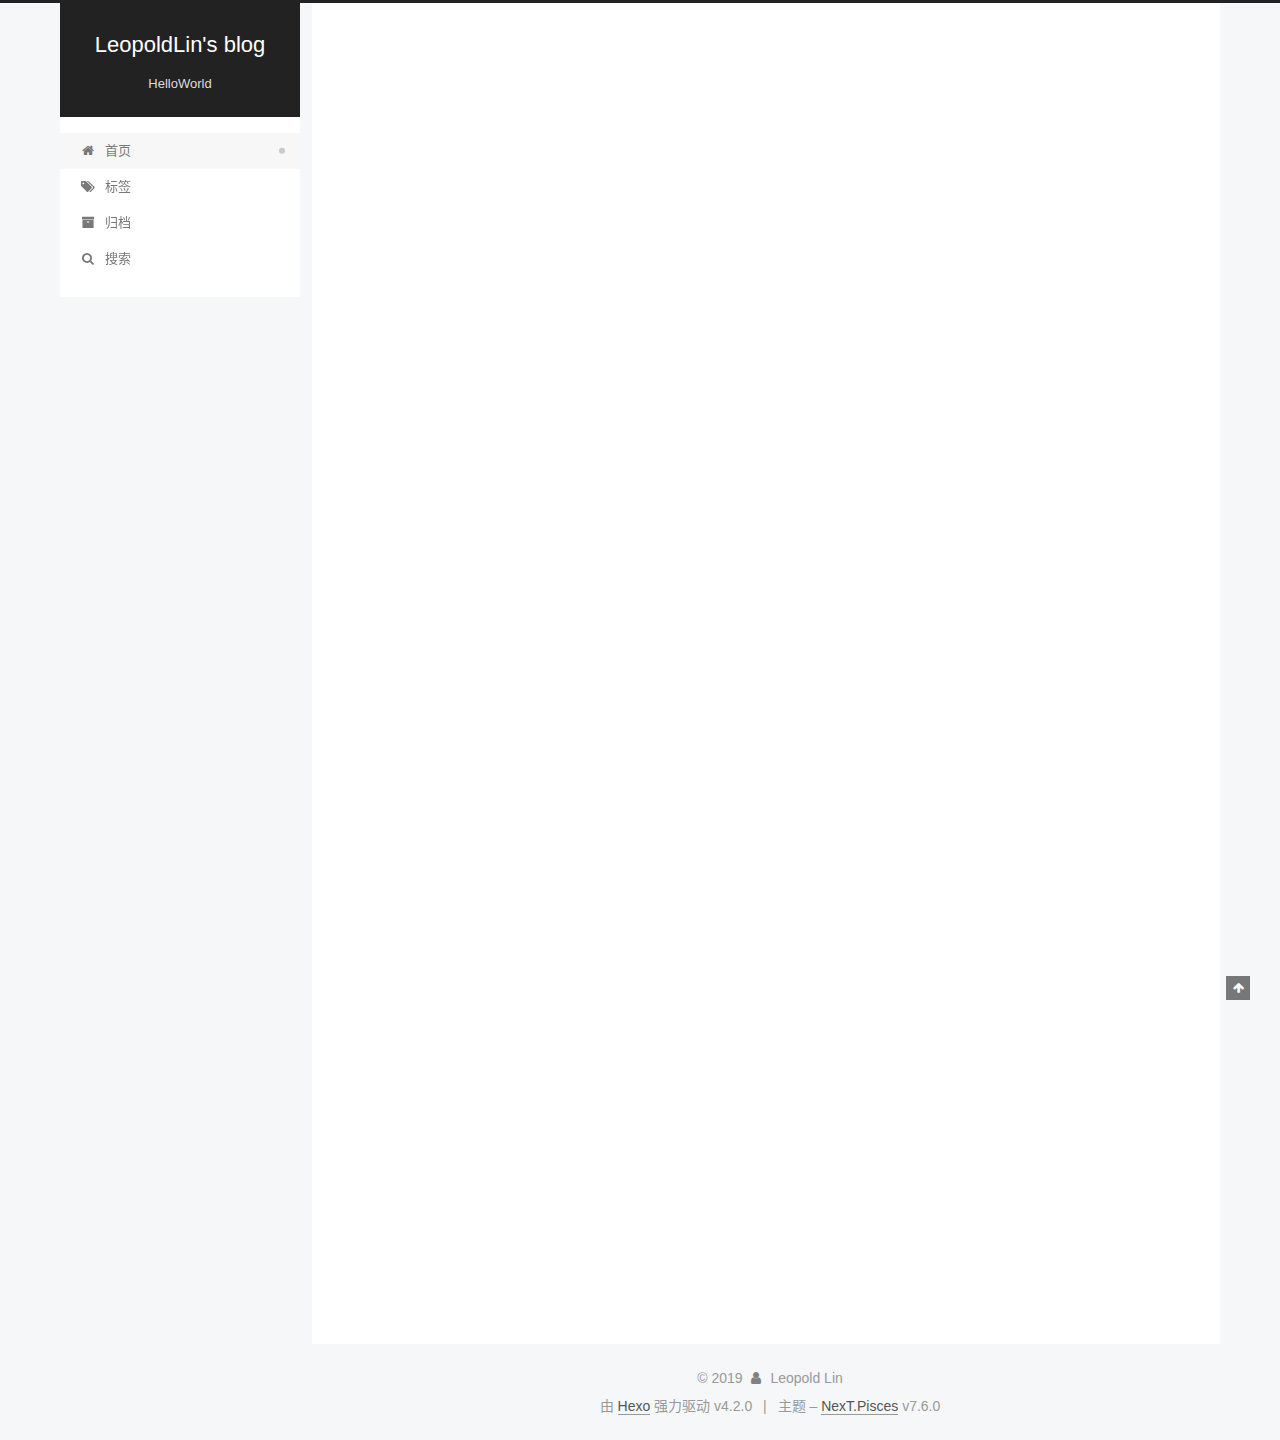
==== commit 07faa1c0: "Site updated: 2019-12-27 16:44:48" ====
--- a/index.html
+++ b/index.html
@@ -1,5 +1,5 @@
 <!DOCTYPE html>
-<html lang="en">
+<html lang="zh-CN">
 <head>
   <meta charset="UTF-8">
 <meta name="viewport" content="width=device-width, initial-scale=1, maximum-scale=2">
@@ -40,18 +40,18 @@
       hits: {"per_page":10},
       labels: {"input_placeholder":"Search for Posts","hits_empty":"We didn't find any results for the search: ${query}","hits_stats":"${hits} results found in ${time} ms"}
     },
-    localsearch: {"enable":false,"trigger":"auto","top_n_per_article":1,"unescape":false,"preload":false},
-    path: '',
+    localsearch: {"enable":true,"trigger":"auto","top_n_per_article":1,"unescape":false,"preload":false},
+    path: 'search.xml',
     motion: {"enable":true,"async":false,"transition":{"post_block":"fadeIn","post_header":"slideDownIn","post_body":"slideDownIn","coll_header":"slideLeftIn","sidebar":"slideUpIn"}}
   };
 </script>
 
   <meta property="og:type" content="website">
-<meta property="og:title" content="Hexo">
+<meta property="og:title" content="LeopoldLin&#39;s blog">
 <meta property="og:url" content="http://yoursite.com/index.html">
-<meta property="og:site_name" content="Hexo">
-<meta property="og:locale" content="en_US">
-<meta property="article:author" content="John Doe">
+<meta property="og:site_name" content="LeopoldLin&#39;s blog">
+<meta property="og:locale" content="zh_CN">
+<meta property="article:author" content="Leopold Lin">
 <meta name="twitter:card" content="summary">
 
 <link rel="canonical" href="http://yoursite.com/">
@@ -66,7 +66,7 @@
   };
 </script>
 
-  <title>Hexo</title>
+  <title>LeopoldLin's blog</title>
   
 
 
@@ -110,14 +110,15 @@
     <div>
       <a href="/" class="brand" rel="start">
         <span class="logo-line-before"><i></i></span>
-        <span class="site-title">Hexo</span>
+        <span class="site-title">LeopoldLin's blog</span>
         <span class="logo-line-after"><i></i></span>
       </a>
     </div>
+        <p class="site-subtitle">HelloWorld</p>
   </div>
 
   <div class="site-nav-toggle">
-    <div class="toggle" aria-label="Toggle navigation bar">
+    <div class="toggle" aria-label="切换导航栏">
       <span class="toggle-line toggle-line-first"></span>
       <span class="toggle-line toggle-line-middle"></span>
       <span class="toggle-line toggle-line-last"></span>
@@ -131,17 +132,47 @@
   <ul id="menu" class="menu">
         <li class="menu-item menu-item-home">
 
-    <a href="/" rel="section"><i class="fa fa-fw fa-home"></i>Home</a>
+    <a href="/" rel="section"><i class="fa fa-fw fa-home"></i>首页</a>
+
+  </li>
+        <li class="menu-item menu-item-tags">
+
+    <a href="/tags/" rel="section"><i class="fa fa-fw fa-tags"></i>标签</a>
 
   </li>
         <li class="menu-item menu-item-archives">
 
-    <a href="/archives/" rel="section"><i class="fa fa-fw fa-archive"></i>Archives</a>
+    <a href="/archives/" rel="section"><i class="fa fa-fw fa-archive"></i>归档</a>
 
   </li>
+      <li class="menu-item menu-item-search">
+        <a role="button" class="popup-trigger"><i class="fa fa-search fa-fw"></i>搜索
+        </a>
+      </li>
   </ul>
 
 </nav>
+  <div class="site-search">
+    <div class="popup search-popup">
+    <div class="search-header">
+  <span class="search-icon">
+    <i class="fa fa-search"></i>
+  </span>
+  <div class="search-input-container">
+    <input autocomplete="off" autocorrect="off" autocapitalize="none"
+           placeholder="搜索..." spellcheck="false"
+           type="text" id="search-input">
+  </div>
+  <span class="popup-btn-close">
+    <i class="fa fa-times-circle"></i>
+  </span>
+</div>
+<div id="search-result"></div>
+
+</div>
+<div class="search-pop-overlay"></div>
+
+  </div>
 </div>
     </header>
 
@@ -164,17 +195,17 @@
         
   
   
-  <article itemscope itemtype="http://schema.org/Article" class="post-block home" lang="en">
+  <article itemscope itemtype="http://schema.org/Article" class="post-block home" lang="zh-CN">
     <link itemprop="mainEntityOfPage" href="http://yoursite.com/2019/12/27/test-my-site/">
 
     <span hidden itemprop="author" itemscope itemtype="http://schema.org/Person">
       <meta itemprop="image" content="/images/avatar.gif">
-      <meta itemprop="name" content="John Doe">
+      <meta itemprop="name" content="Leopold Lin">
       <meta itemprop="description" content="">
     </span>
 
     <span hidden itemprop="publisher" itemscope itemtype="http://schema.org/Organization">
-      <meta itemprop="name" content="Hexo">
+      <meta itemprop="name" content="LeopoldLin's blog">
     </span>
       <header class="post-header">
         <h1 class="post-title" itemprop="name headline">
@@ -187,9 +218,9 @@
               <span class="post-meta-item-icon">
                 <i class="fa fa-calendar-o"></i>
               </span>
-              <span class="post-meta-item-text">Posted on</span>
-
-              <time title="Created: 2019-12-27 12:13:21" itemprop="dateCreated datePublished" datetime="2019-12-27T12:13:21+08:00">2019-12-27</time>
+              <span class="post-meta-item-text">发表于</span>
+
+              <time title="创建时间：2019-12-27 12:13:21" itemprop="dateCreated datePublished" datetime="2019-12-27T12:13:21+08:00">2019-12-27</time>
             </span>
 
           
@@ -221,17 +252,17 @@
         
   
   
-  <article itemscope itemtype="http://schema.org/Article" class="post-block home" lang="en">
+  <article itemscope itemtype="http://schema.org/Article" class="post-block home" lang="zh-CN">
     <link itemprop="mainEntityOfPage" href="http://yoursite.com/2019/12/27/hello-world/">
 
     <span hidden itemprop="author" itemscope itemtype="http://schema.org/Person">
       <meta itemprop="image" content="/images/avatar.gif">
-      <meta itemprop="name" content="John Doe">
+      <meta itemprop="name" content="Leopold Lin">
       <meta itemprop="description" content="">
     </span>
 
     <span hidden itemprop="publisher" itemscope itemtype="http://schema.org/Organization">
-      <meta itemprop="name" content="Hexo">
+      <meta itemprop="name" content="LeopoldLin's blog">
     </span>
       <header class="post-header">
         <h1 class="post-title" itemprop="name headline">
@@ -244,9 +275,9 @@
               <span class="post-meta-item-icon">
                 <i class="fa fa-calendar-o"></i>
               </span>
-              <span class="post-meta-item-text">Posted on</span>
-
-              <time title="Created: 2019-12-27 12:04:22" itemprop="dateCreated datePublished" datetime="2019-12-27T12:04:22+08:00">2019-12-27</time>
+              <span class="post-meta-item-text">发表于</span>
+
+              <time title="创建时间：2019-12-27 12:04:22" itemprop="dateCreated datePublished" datetime="2019-12-27T12:04:22+08:00">2019-12-27</time>
             </span>
 
           
@@ -333,10 +364,10 @@
 
       <ul class="sidebar-nav motion-element">
         <li class="sidebar-nav-toc">
-          Table of Contents
+          文章目录
         </li>
         <li class="sidebar-nav-overview">
-          Overview
+          站点概览
         </li>
       </ul>
 
@@ -347,7 +378,7 @@
 
       <div class="site-overview-wrap sidebar-panel">
         <div class="site-author motion-element" itemprop="author" itemscope itemtype="http://schema.org/Person">
-  <p class="site-author-name" itemprop="name">John Doe</p>
+  <p class="site-author-name" itemprop="name">Leopold Lin</p>
   <div class="site-description" itemprop="description"></div>
 </div>
 <div class="site-state-wrap motion-element">
@@ -356,11 +387,22 @@
           <a href="/archives/">
         
           <span class="site-state-item-count">2</span>
-          <span class="site-state-item-name">posts</span>
+          <span class="site-state-item-name">日志</span>
         </a>
       </div>
   </nav>
 </div>
+  <div class="links-of-author motion-element">
+      <span class="links-of-author-item">
+        <a href="/leopoldlin@foxmail.com" title="E-Mail → leopoldlin@foxmail.com"><i class="fa fa-fw fa-envelope"></i>E-Mail</a>
+      </span>
+      <span class="links-of-author-item">
+        <a href="https://github.com/LeopoldLin" title="GitHub → https:&#x2F;&#x2F;github.com&#x2F;LeopoldLin" rel="noopener" target="_blank"><i class="fa fa-fw fa-github"></i>GitHub</a>
+      </span>
+      <span class="links-of-author-item">
+        <a href="https://www.zhihu.com/people/WeaponLin./activities" title="知乎 → https:&#x2F;&#x2F;www.zhihu.com&#x2F;people&#x2F;WeaponLin.&#x2F;activities" rel="noopener" target="_blank"><i class="fa fa-fw fa-slideshare"></i>知乎</a>
+      </span>
+  </div>
 
 
 
@@ -385,12 +427,12 @@
   <span class="with-love">
     <i class="fa fa-user"></i>
   </span>
-  <span class="author" itemprop="copyrightHolder">John Doe</span>
-</div>
-  <div class="powered-by">Powered by <a href="https://hexo.io/" class="theme-link" rel="noopener" target="_blank">Hexo</a> v4.2.0
+  <span class="author" itemprop="copyrightHolder">Leopold Lin</span>
+</div>
+  <div class="powered-by">由 <a href="https://hexo.io/" class="theme-link" rel="noopener" target="_blank">Hexo</a> 强力驱动 v4.2.0
   </div>
   <span class="post-meta-divider">|</span>
-  <div class="theme-info">Theme – <a href="https://pisces.theme-next.org/" class="theme-link" rel="noopener" target="_blank">NexT.Pisces</a> v7.6.0
+  <div class="theme-info">主题 – <a href="https://pisces.theme-next.org/" class="theme-link" rel="noopener" target="_blank">NexT.Pisces</a> v7.6.0
   </div>
 
         
@@ -429,6 +471,10 @@
 
 
 
+  
+<script src="/js/local-search.js"></script>
+
+
 
 
 
--- a/css/main.css
+++ b/css/main.css
@@ -1159,7 +1159,7 @@
 }
 .links-of-author a::before,
 .links-of-author span.exturl::before {
-  background: #0d651f;
+  background: #17213b;
   border-radius: 50%;
   content: ' ';
   display: inline-block;
@@ -2141,6 +2141,117 @@
 .tag-cloud a:hover {
   color: #222 !important;
 }
+.search-pop-overlay {
+  background: rgba(0,0,0,0.3);
+  display: none;
+  height: 100%;
+  left: 0;
+  overflow: hidden;
+  position: fixed;
+  top: 0;
+  width: 100%;
+  z-index: 1400;
+}
+.search-popup {
+  background: #fff;
+  border-radius: 5px;
+  color: #333;
+  display: none;
+  height: 80%;
+  left: 50%;
+  margin-left: -350px;
+  padding: 0;
+  position: fixed;
+  top: 10%;
+  width: 700px;
+  z-index: 1500;
+}
+@media (max-width: 767px) {
+  .search-popup {
+    border-radius: 0;
+    height: 100%;
+    left: 0;
+    margin: 0;
+    padding: 0;
+    top: 0;
+    width: 100%;
+  }
+}
+.search-popup .search-icon,
+.search-popup .popup-btn-close {
+  color: #999;
+  display: inline-block;
+  font-size: 18px;
+  height: 36px;
+  padding-left: 10px;
+  padding-right: 10px;
+  width: 18px;
+}
+.search-popup .popup-btn-close {
+  border-left: 1px solid #eee;
+  cursor: pointer;
+  float: right;
+}
+.search-popup .popup-btn-close:hover .fa {
+  color: #222;
+}
+.search-popup .search-header {
+  background: #f5f5f5;
+  border-top-left-radius: 5px;
+  border-top-right-radius: 5px;
+  padding: 5px;
+}
+.search-loading-icon {
+  margin: 20% auto 0 auto;
+  text-align: center;
+}
+.search-popup ul.search-result-list {
+  margin: 0 5px;
+  padding: 0;
+}
+.search-popup p.search-result {
+  border-bottom: 1px dashed #ccc;
+  padding: 5px 0;
+}
+.search-popup a.search-result-title {
+  font-weight: bold;
+}
+.search-popup .search-keyword {
+  border-bottom: 1px dashed #ff2a2a;
+  color: #ff2a2a;
+  font-weight: bold;
+}
+.search-popup #search-result {
+  height: calc(100% - 55px);
+  overflow: auto;
+  padding: 5px 25px;
+  position: relative;
+}
+.search-popup .search-input-container {
+  display: inline-block;
+  height: 36px;
+  line-height: 36px;
+  padding: 0 5px;
+  position: absolute;
+  width: calc(100% - 90px);
+}
+.search-popup .search-input-container input {
+  background: transparent;
+  border: 0;
+  display: block;
+  height: 20px;
+  outline: 0;
+  padding: 8px 0;
+  vertical-align: middle;
+  width: 100%;
+}
+.search-popup #no-result {
+  color: #ccc;
+  left: 50%;
+  position: absolute;
+  top: 50%;
+  transform: translate(-50%, -50%);
+}
 .header {
   margin: 0 auto;
   position: relative;
